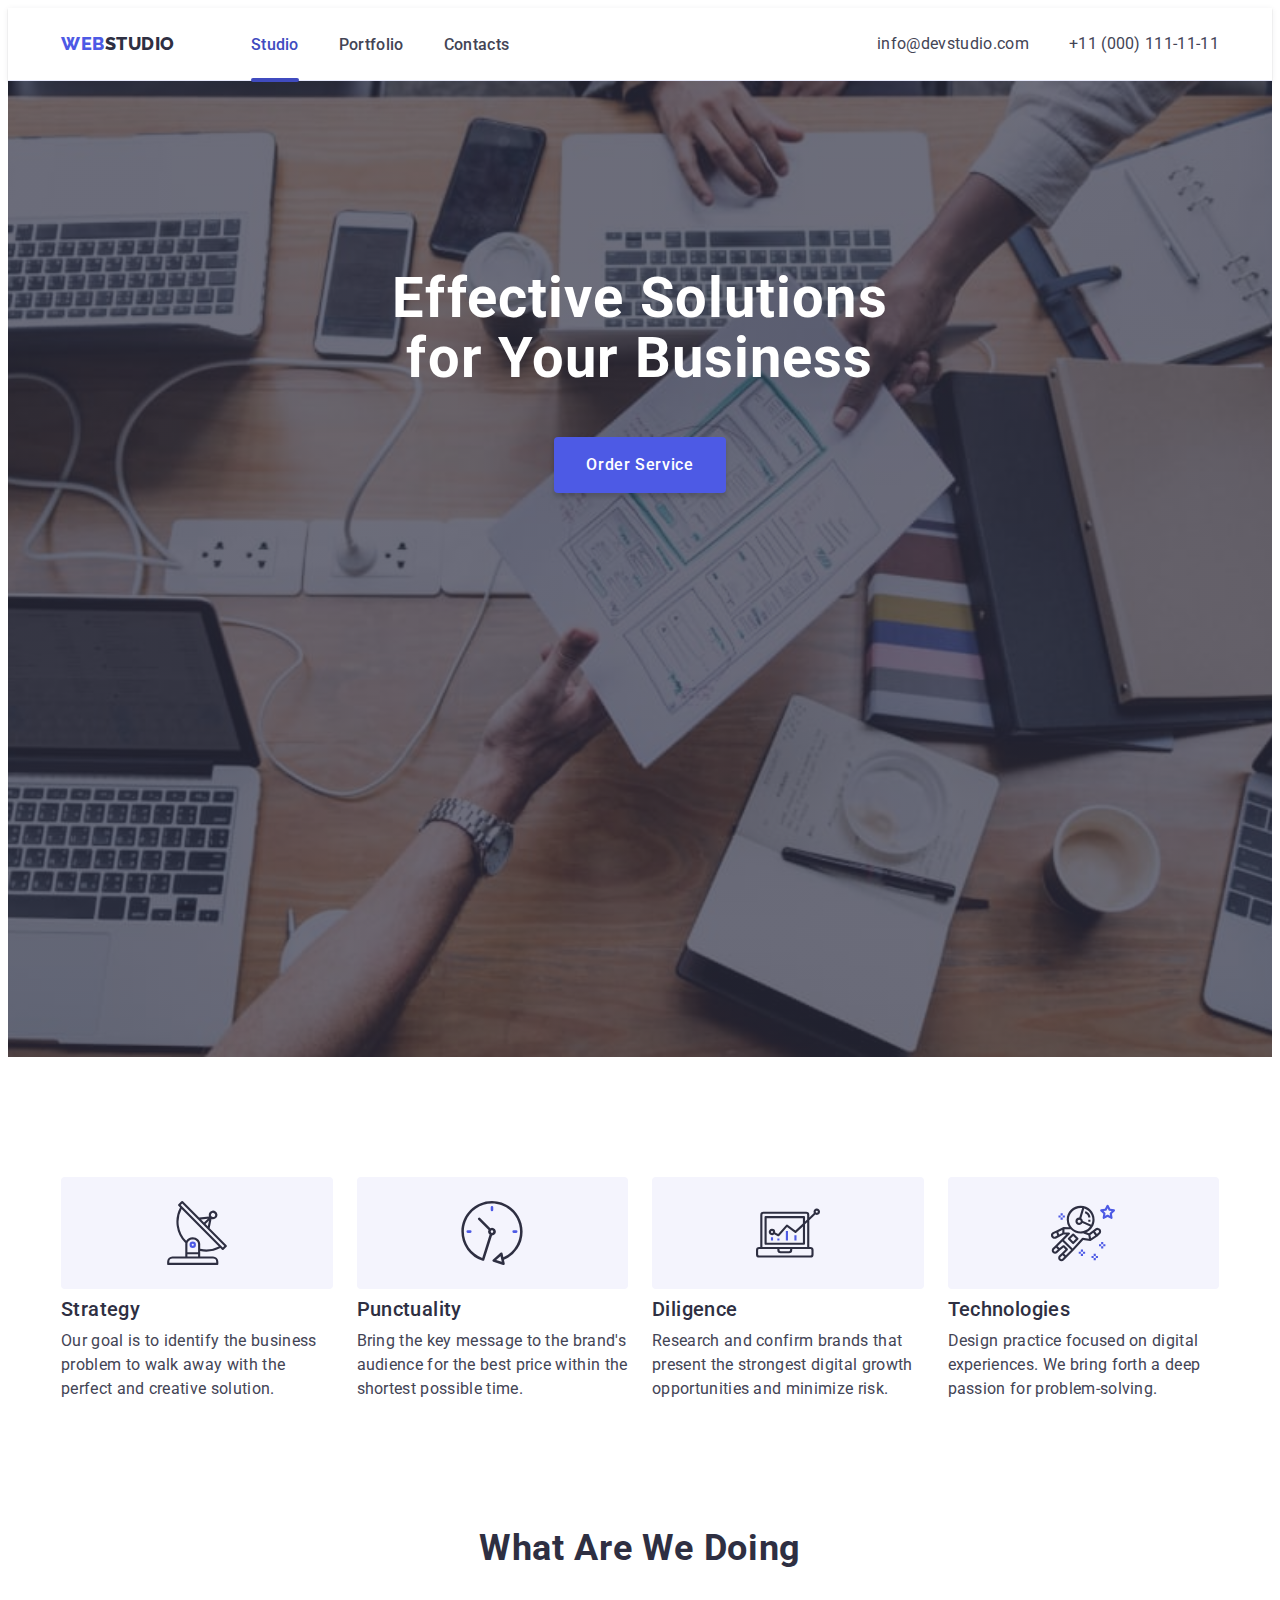
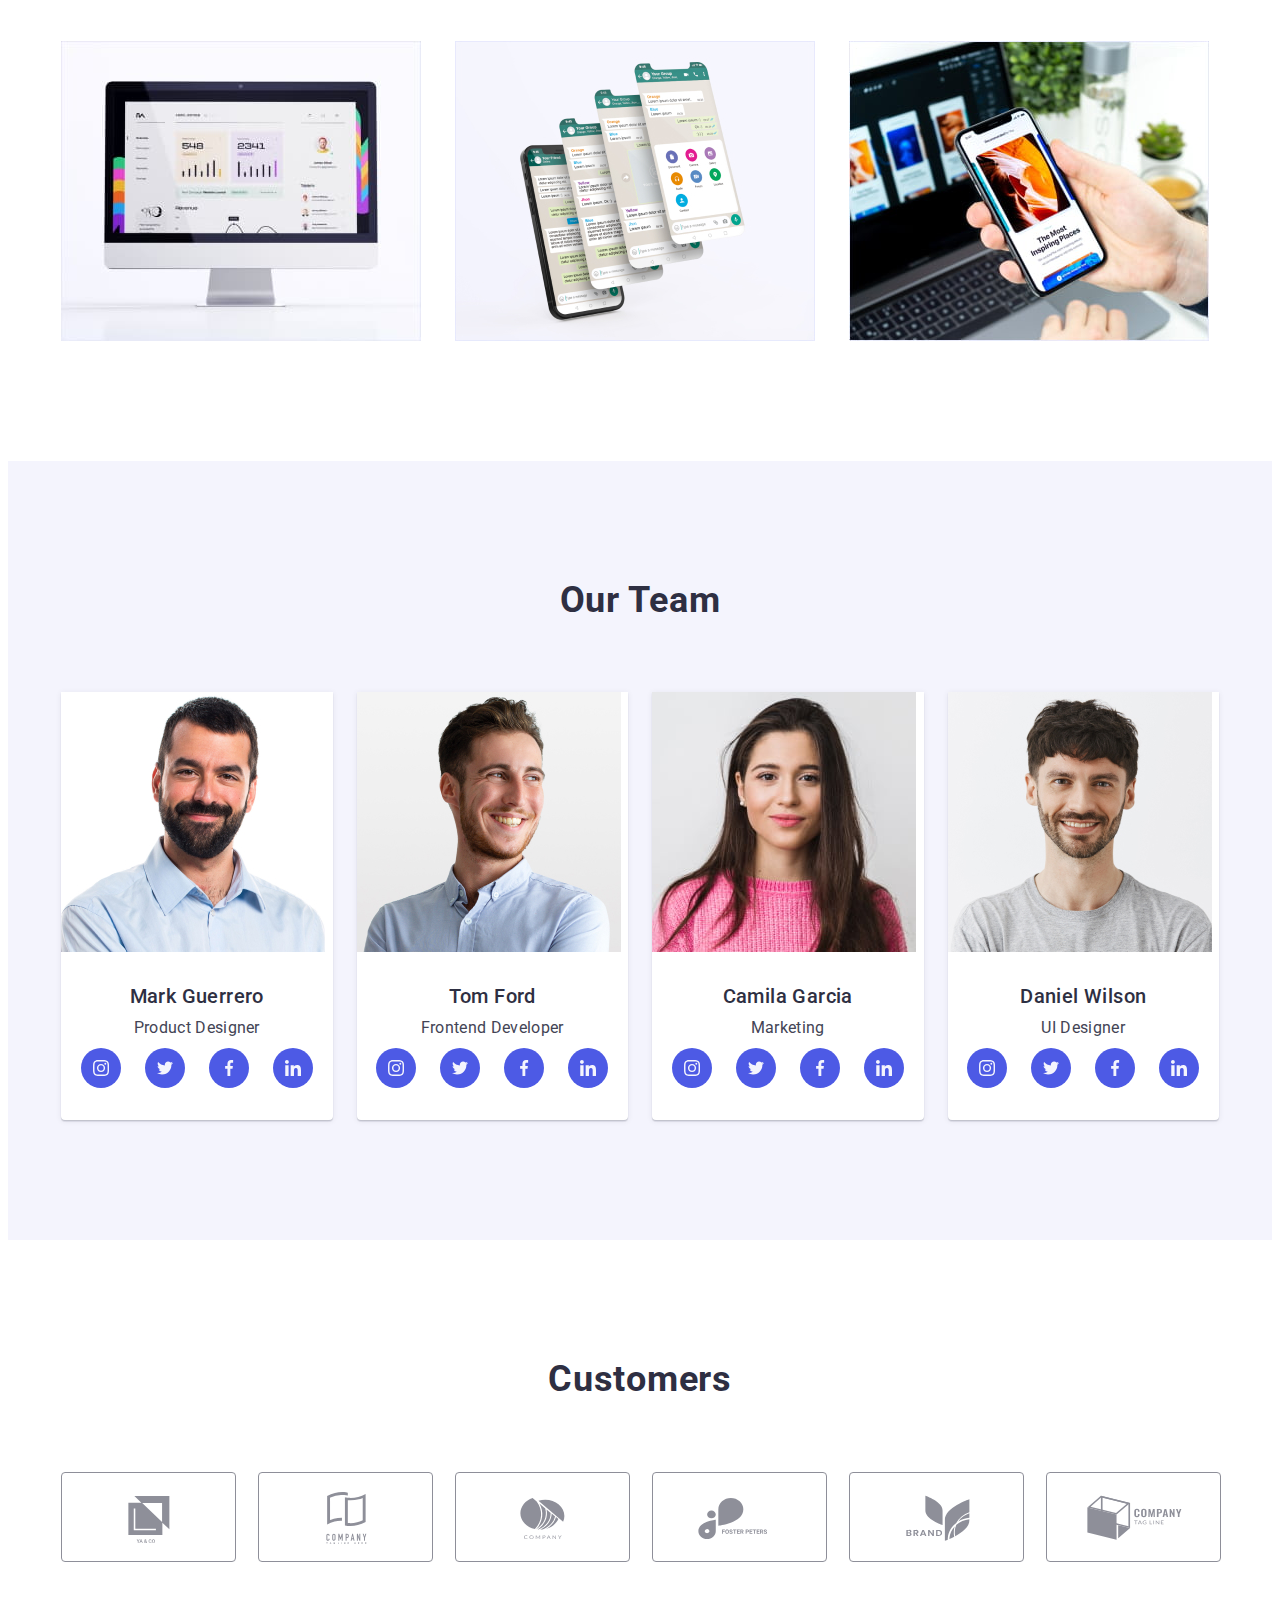
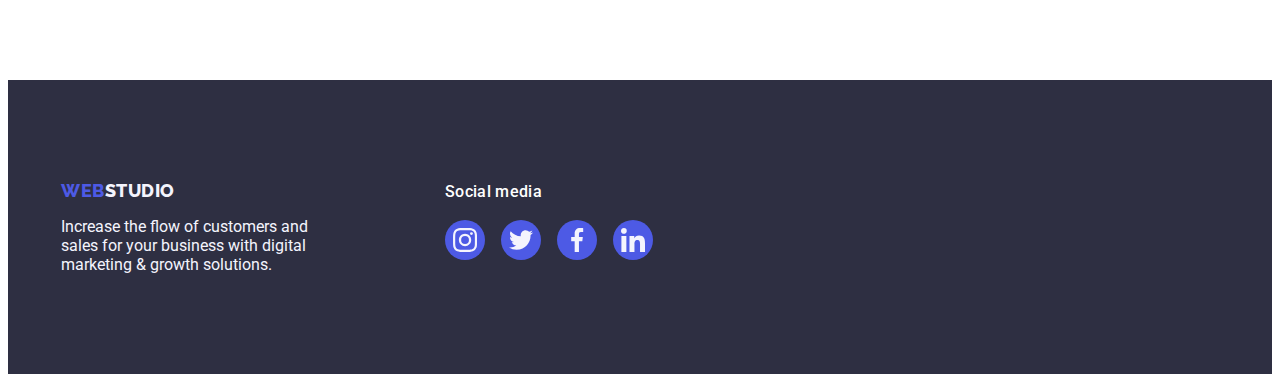
==== index.html @ 600922ac "begin 6 HW" ====
<!DOCTYPE html>
<html lang="en">
  <head>
    <meta charset="utf-8" />
    <title>Home work3</title>
    <link rel="preconnect" href="https://fonts.googleapis.com" />
    <link rel="preconnect" href="https://fonts.gstatic.com" crossorigin />
    <link
      href="https://fonts.googleapis.com/css2?family=Raleway:wght@800&family=Roboto:wght@400;500;700;900&display=swap"
      rel="stylesheet" />
    <link
      rel="stylesheet"
      href="https://cdnjs.cloudflare.com/ajax/libs/modern-normalize/1.1.0/modern-normalize.min.css"
      integrity="sha512-wpPYUAdjBVSE4KJnH1VR1HeZfpl1ub8YT/NKx4PuQ5NmX2tKuGu6U/JRp5y+Y8XG2tV+wKQpNHVUX03MfMFn9Q=="
      crossorigin="anonymous"
      referrerpolicy="no-referrer" />
    <link rel="stylesheet" href="./css/styles.css" />
  </head>

  <body>
    <header class="header-main">
      <div class="container">
        <nav class="nav-container">
          <a class="link logo" href="./index.html">Web<span class="logo-text-top">Studio</span> </a>
          <ul class="list menu-nav">
            <li class="logo-item"><a href="./index.html" class="link menu active-link">Studio</a></li>
            <li class="logo-item"><a href="./portfolio.html" class="link menu">Portfolio</a></li>
            <li class="logo-item"><a href="" class="link menu">Contacts</a></li>
          </ul>
        </nav>
        <address class="contacts">
          <ul class="list address-list">
            <li><a href="mailto:info@devstudio.com" class="link link-address">info@devstudio.com</a></li>
            <li><a href="tel:+110001111111" class="link link-address">+11 (000) 111-11-11</a></li>
          </ul>
        </address>
      </div>
    </header>
    <main>
      <!-- перша -->
      <section class="hero">
        <div class="container">
          <h1 class="solution">Effective Solutions for Your Business</h1>
          <button data-modal-open type="button" class="button">Order Service</button>
        </div>
        </section>
      <!-- друга -->
      <section class="features">
        <div class="container">
          <h2 class="visually-hidden">feature-list</h2>
          <ul class="features-list list">
            <li class="features-item">
              <div class="feature-conteiner">
              <svg class="feature-icons" width="64" height="64"><use href="./images/icons.svg#icon-antenna"></use>
              </svg> 
            </div> 
              <h3 class="header-list-item">Strategy</h3>
              <p class="feature-prg">
                Our goal is to identify the business problem to walk away with the perfect and creative solution.
              </p>
            </li>
            <li class="features-item">
              <div class="feature-conteiner">
                <svg class="feature-icons" width="64" height="64"><use href="./images/icons.svg#icon-clock"></use>
                </svg> 
              </div> 
              <h3 class="header-list-item">Punctuality</h3>
              <p class="feature-prg">
                Bring the key message to the brand's audience for the best price within the shortest possible time.
              </p>
            </li>
            <li class="features-item">
              <div class="feature-conteiner">
                <svg class="feature-icons" width="64" height="64"><use href="./images/icons.svg#icon-diagram"></use>
                </svg> 
              </div> 
              <h3 class="header-list-item">Diligence</h3>
              <p class="feature-prg">
                Research and confirm brands that present the strongest digital growth opportunities and minimize risk.
              </p>
            </li>
            <li class="features-item">
              <div class="feature-conteiner">
                <svg class="feature-icons" width="64" height="64"><use href="./images/icons.svg#icon-astronaut"></use>
                </svg> 
              </div> 
              <h3 class="header-list-item">Technologies</h3>
              <p class="feature-prg">
                Design practice focused on digital experiences. We bring forth a deep passion for problem-solving.
              </p>
            </li>
          </ul>
        </div>
      </section>
      <!-- третя -->
      <section class="projects">
        <div class="container">
          <h2 class="header-projects">What are we doing</h2>
          <ul class="projects-card list">
            <li class="projects-item">
              <a href="" class="link"> <img src="./images/pic1.jpg" alt="Projects-item" /></a>
            </li>
            <li class="projects-item">
              <a href="" class="link"> <img src="./images/pic2.jpg" alt="Projects-item" /></a>
            </li>
            <li class="projects-item">
              <a href="" class="link"> <img src="./images/pic3.jpg" alt="Projects-item" /></a>
            </li>
          </ul>
        </div>
      </section>
      <!-- четверта -->
      <section class="employees">
        <div class="container">
          <h2 class="header-projects">Our Team</h2>
           <ul class="employees-card list">
                <li class="employees-item">
              <img src="./images/pic4.jpg" alt="Product Disigner Mark Guerrero" />
              <div class="employees-text">
                <h3 class="header-list-item">Mark Guerrero</h3>
                <p class="feature-prg">Product Designer</p>
            <ul class="social-icons list">
                <li class="social-item">
                  <a href="" class="social-link">
                      <svg class="social" width="16" height="16"><use href="./images/icons.svg#icon-instagram"></use>
                      </svg></a> </li>
                <li class="social-item">
                  <a href="" class="social-link">
                      <svg class="social" width="16" height="16"><use href="./images/icons.svg#icon-twitter"></use>
                      </svg></a> </li>
                <li class="social-item">
                  <a href="" class="social-link">
                      <svg class="social" width="16" height="16"><use href="./images/icons.svg#icon-facebook"></use>
                      </svg></a></li>
                <li class="social-item">
                    <a href="" class="social-link">
                      <svg class="social" width="16" height="16"><use href="./images/icons.svg#icon-linkedin"></use>
                      </svg></a></li>
              </ul>
              </div>
            </li>
            <li class="employees-item">
              <img src="./images/pic5.jpg" alt="Frontend Developer Tom Ford" />
              <div class="employees-text">
                <h3 class="header-list-item">Tom Ford</h3>
                <p class="feature-prg">Frontend Developer</p>
 <ul class="social-icons list">
                <li class="social-item">
                  <a href="" class="social-link">
                      <svg class="social" width="16" height="16"><use href="./images/icons.svg#icon-instagram"></use>
                      </svg></a> </li>
                <li class="social-item">
                  <a href="" class="social-link">
                      <svg class="social" width="16" height="16"><use href="./images/icons.svg#icon-twitter"></use>
                      </svg></a> </li>
                <li class="social-item">
                  <a href="" class="social-link">
                      <svg class="social" width="16" height="16"><use href="./images/icons.svg#icon-facebook"></use>
                      </svg></a></li>
                <li class="social-item">
                    <a href="" class="social-link">
                      <svg class="social" width="16" height="16"><use href="./images/icons.svg#icon-linkedin"></use>
                      </svg></a></li>
              </ul>
              </div>
            </li>
            <li class="employees-item">
              <img src="./images/pic6.jpg" alt="Marketing Camila Garcia" />
              <div class="employees-text">
                <h3 class="header-list-item">Camila Garcia</h3>
                <p class="feature-prg">Marketing</p>
 <ul class="social-icons list">
                <li class="social-item">
                  <a href="" class="social-link">
                      <svg class="social" width="16" height="16"><use href="./images/icons.svg#icon-instagram"></use>
                      </svg></a> </li>
                <li class="social-item">
                  <a href="" class="social-link">
                      <svg class="social" width="16" height="16"><use href="./images/icons.svg#icon-twitter"></use>
                      </svg></a> </li>
                <li class="social-item">
                  <a href="" class="social-link">
                      <svg class="social" width="16" height="16"><use href="./images/icons.svg#icon-facebook"></use>
                      </svg></a></li>
                <li class="social-item">
                    <a href="" class="social-link">
                      <svg class="social" width="16" height="16"><use href="./images/icons.svg#icon-linkedin"></use>
                      </svg></a></li>
              </ul>
              </div>
            </li>
            <li class="employees-item">
              <img src="./images/pic7.jpg" alt="Ul Designer Daniel Wilson" />
              <div class="employees-text">
                <h3 class="header-list-item">Daniel Wilson</h3>
                <p class="feature-prg">UI Designer</p>
                 <ul class="social-icons list">
                <li class="social-item">
                  <a href="" class="social-link">
                      <svg class="social" width="16" height="16"><use href="./images/icons.svg#icon-instagram"></use>
                      </svg></a> </li>
                <li class="social-item">
                  <a href="" class="social-link">
                      <svg class="social" width="16" height="16"><use href="./images/icons.svg#icon-twitter"></use>
                      </svg></a> </li>
                <li class="social-item">
                  <a href="" class="social-link">
                      <svg class="social" width="16" height="16"><use href="./images/icons.svg#icon-facebook"></use>
                      </svg></a></li>
                <li class="social-item">
                    <a href="" class="social-link">
                      <svg class="social" width="16" height="16"><use href="./images/icons.svg#icon-linkedin"></use>
                      </svg></a></li>
              </ul>
              </div>
            </li>
          </ul>
        </div>
      </section>

      <!-- пята -->
      <section class="customers">
        <div class="container">
          <h2 class="header-projects">Customers</h2>
            <ul class="customers-card list">
              <li class="customers-item">
                <a href="" class="customers-link link">
                  <svg width="104" height="56" class="customers-list-icon">
                    <use href="./images/icons.svg#icon-first"></use>
                  </svg>
                </a>
              </li>
              <li class="customers-item">
              <a href="" class="customers-link link">
                <svg width="104" height="56" class="customers-list-icon">
                  <use href="./images/icons.svg#icon-second"></use>
                </svg>
              </a>
            </li>
            <li class="customers-item">
                <a href="" class="customers-link link">
                <svg width="104" height="56" class="customers-list-icon">
                  <use href="./images/icons.svg#icon-third"></use>
                </svg>
              </a>
            </li>
            <li class="customers-item">
                <a href="" class="customers-link link">
                <svg width="104" height="56" class="customers-list-icon">
                  <use href="./images/icons.svg#icon-fourth"></use>
                </svg>
              </a>
            </li>
            <li class="customers-item">
                <a href="" class="customers-link link">
                <svg width="104" height="56" class="customers-list-icon">
                  <use href="./images/icons.svg#icon-fifth"></use>
                </svg>
              </a>
            </li>
            <li class="customers-item">
                <a href="" class="customers-link link">
                <svg width="104" height="56" class="customers-list-icon">
                  <use href="./images/icons.svg#icon-sixth"></use>
                </svg>
              </a>
            </li>
            </ul>
          </div>
      </section>

    </main>

    <footer class="bottom">
      <div class="container bottom-container">
      <div class="bottom-logo-container">
          
        <a class="logo link" href="./index.html"> Web<span class="logo-text-bottom">Studio</span></a>
        <p class="text-bottom">
          Increase the flow of customers and sales for your business with digital marketing & growth solutions.
        </p>
     
      </div>
      <div class="social list">
        <p class="text-social">Social media</p> 
        <ul class="social-container list">
        <li class="social-item">
          <a href="" class="footer-link">
              <svg class="social" width="24" height="24"><use href="./images/icons.svg#icon-instagram"></use>
              </svg>
            </a> 
            </li>
        <li class="social-item">
          <a href="" class="footer-link">
              <svg class="social" width="24" height="24"><use href="./images/icons.svg#icon-twitter"></use>
              </svg>
            </a> 
          </li>
        <li class="social-item">
          <a href="" class="footer-link">
              <svg class="social" width="24" height="24">
                <use href="./images/icons.svg#icon-facebook"></use>
              </svg>
            </a>
            </li>
        <li class="social-item">
            <a href="" class="footer-link">
              <svg class="social" width="24" height="24">
                <use href="./images/icons.svg#icon-linkedin"></use>
              </svg>
            </a>
            </li>
            </ul> 
          </div> 
        </div>
       </footer>
       
       <div data-modal class="backdrop is-hidden">
    <div class="modal">
      <button data-modal-close class="modal-close-btn" type="button">
        <svg class="close" width="8" height="8"> 
          <use href="./images/icons.svg#icon-close-black"></use>
        </svg>
      </button>
      

    </div>
  </div>
   
    <script src="./js/modal.js"></script>
  </body>
</html>
---- css/styles.css ----
:root {
    --CORNFLOWER: #E7E9FC;
    --WHITE: #ffffff;
    --NAVY_BLUE: #2E2F42;
    --IRIS: #4D5AE5;
    --OCEAN: #404BBF;
    --CLOUD: #F4F4FD;
    --SLATE: #434455;
    --BORDER-CUSTOMER: #8E8F99;
    --GREY: #f4f4fd;
    --GREEN: #31d0aa;
    --MODAL_BACKROUND: #FCFCFC;
    --MODAL_OVERLAY: #2E2F42;
}
body {
    font-family: 'Roboto', sans-serif;
    background-color: var(--WHITE);
    color: var(--SLATE);
}
header {
    border-bottom: 1px solid var(--CORNFLOWER);
    box-shadow: 0px 2px 1px rgba(46, 47, 66, 0.08), 0px 1px 1px rgba(46, 47, 66, 0.16), 0px 1px 6px rgba(46, 47, 66, 0.08);
}
ul, ol, h1, h2, h3, p {
    padding: 0;
    margin: 0;
}
img {
    display: block;
    max-width: 100%;
    height: auto;
}
nav {
    display: flex;
}
.header-main > .container {
    display: flex;
    justify-content: space-between;
}
.container { 
    max-width: 1158px;
    padding: 0 15px; 
    margin: 0 auto; 
}
.hero > .container {
    text-align: center;
}
.nav-container {
    align-items: center;
}
.list {
    list-style-type: none;
}
.menu-nav {
    position: relative;
    display: flex;
    gap: 40px;
}
.menu {
    position: relative;    
    transition: color 250ms cubic-bezier(0.4, 0, 0.2, 1);
    font-weight: 500;
    font-size: 16px;
    line-height: 1.5;
    letter-spacing: 0.02em;
    color: var(--SLATE);
    bottom: -1px;
    padding: 24px 0;
    }

.active-link {
    color: #404bbf
}
.active-link::after {
    position: absolute;
    content: '';
    display: block;
    left: 0;
    bottom: -1px;
    width: 100%;
    height: 4px;
    background-color: var(--OCEAN);
    border-radius: 2px;
  }
 
 .link {
    text-decoration: none;
}
.address-list {
    display: flex;
    gap: 40px;
}
.contacts {
font-style: normal;
}
.link-address {
    display: block;
    transition: color 250ms cubic-bezier(0.4, 0, 0.2, 1);
    font-weight: 400;
    font-size: 16px;
    line-height: 1.5;
    letter-spacing: 0.02em;
    color: var(--SLATE);
    text-decoration: none;
    padding: 24px 0;
 
}
.logo {
    display: block;
    text-transform: uppercase;    
    color: var(--IRIS);
    font-family: 'Raleway', sans-serif;
    font-weight: 800;
    font-size: 18px;
    line-height: 1.17;
    letter-spacing: 0.03em;
}
header .logo {
    margin-right: 76px;
}
.logo-item {
    display: flex;
}

.link:hover,
.link:focus {
    color: var(--OCEAN);

    }
.logo-text-top {
    color: var(--NAVY_BLUE);
    }
.hero {
    max-width: 1440px;
    height: 600px;
    background-image: linear-gradient(
    rgba(46, 47, 66, 0.7), rgba(46, 47, 66, 0.7)
        ),
    url(../images/img-name.jpg);
    background-repeat: no-repeat;
    background-position: center;
    background-size: cover;
    margin-left: auto;
    margin-right: auto;
    padding: 188px 0px;
    }
.header-list-item {
    font-weight: 500;
    font-size: 20px;
    line-height: 1.2;
    letter-spacing: 0.02em;
    color: var(--NAVY_BLUE);
    margin-bottom: 8px;
}
.features {
    padding: 120px 0 120px;
}
.visually-hidden {
    position: absolute;
    width: 1px;
    height: 1px;
    margin: -1px;
    border: 0;
    padding: 0;
    white-space: nowrap;
    clip-path: inset(100%);
    clip: rect(0 0 0 0);
    overflow: hidden;
    margin-bottom: 8px;
}
.features-list {
    display: flex;
    flex-wrap: wrap;
    gap: 24px;
}
.features-item {
    font-weight: 500;
    flex-basis: calc((100% - 72px) / 4);    
    font-size: 16px;
    line-height: 1.5;
    letter-spacing: 0.02em;
}
.feature-prg {
    line-height: 1.5;
    font-weight: 400;
    font-size: 16px;
    letter-spacing: 0.02em;
    color: var(--SLATE);
    margin-bottom: 8px;
}
.feature-conteiner {
    display: flex;
    justify-content: center;
    align-items: center;
    height: 112px;
    margin-bottom: 8px;
    background-color: var(--CLOUD);
    border-radius: 4px;
}
.feature-icons {
    object-fit: cover;
}
.social-icons {
    display: flex;
    gap: 24px;
    justify-content: center;
}
.social-item {
    width: 40px;
    height: 40px;
}
.social-container {
    display: flex; 
    gap: 16px; 
}
.social {
   fill: var(--CLOUD);
}
.social-link,
.footer-link {
    display: flex;
    transition: background-color 250ms cubic-bezier(0.4, 0, 0.2, 1);
    background-color: var(--IRIS);
    justify-content: center;
    align-items: center;
    height: 100%;
    width: 100%;
    border-radius: 50%;
      
}
.social-link:hover,
.social-link:focus {
    background-color: var(--OCEAN);
 
}
.footer-link:hover,
.footer-link:focus {
    background-color: var(--GREEN);

}
.projects {
    padding-bottom: 120px; 
}
.projects-item {
    flex-basis: calc((100% - 48px) / 3);
}
.projects-card {
    display: flex;
    flex-wrap: wrap;
    gap: 24px;
}
.header-projects {
   font-size: 36px;
   line-height: 1.1;
   text-align: center;
   letter-spacing: 0.02em;
   text-transform: capitalize;
   color: var(--NAVY_BLUE);
   margin-bottom: 72px;
}
.solution {
    color: var(--WHITE);
    font-weight: 700;
    max-width: 496px;
    font-size: 56px;
    line-height: 1.07;
    letter-spacing: 0.02em;
    margin: 0 auto;
}
.button {
    display: block; 
    transition: background-color 250ms cubic-bezier(0.4, 0, 0.2, 1);
    font-family: inherit;
    font-size: 16px;
    font-weight: 500;
    line-height: 1.5;
    letter-spacing: 0.04em;
    padding: 16px 32px;
    background-color: var(--IRIS);
    box-shadow: 0px 4px 4px rgba(0, 0, 0, 0.15);
    border-radius: 4px;
    color: var(--WHITE);
    cursor: pointer;
    margin: 48px auto 0;
    min-width: 169px; 
    height: 56px;
    border: none; 

}
.button:hover,
.button:focus {
    background-color: var(--OCEAN);
        }
.employees {
    background-color: var(--CLOUD);
    padding: 120px 0;
}
.employees-card{
    display: flex;
    flex-wrap: wrap;
    gap: 24px;
}
.employees-item {
    flex-basis: calc((100% - 72px) / 4); 
    background-color: var(--WHITE);
    width: 264px;
    box-shadow: 0px 1px 6px rgba(46, 47, 66, 0.08), 0px 1px 1px rgba(46, 47, 66, 0.16), 0px 2px 1px rgba(46, 47, 66, 0.08);
    border-radius: 0px 0px 4px 4px;
 }
 .employees-text {
    padding: 32px 16px;
    text-align: center;
    padding: 32px 0;
 }

    .customers {
      padding-top: 120px;
      padding-bottom: 120px;  
    }
   
    .customer .header-projects {
       line-height: 1.1;  
    }

    .customers-link:hover,
    .customers-link:focus {
       border-color: var(--OCEAN);
       }

 .customers-card {
    display: flex;
    gap: 24px;
 }
 .customers-icon {
    fill: var(--GREY);
 }
 .customers-item {
    height: 88px;
    width: calc((100% - 120px) / 6);
 }
 .customers-link {
    display: flex;
    transition: border-color 250ms cubic-bezier(0.4, 0, 0.2, 1), color 250ms cubic-bezier(0.4, 0, 0.2, 1); 
    gap: 24px;
    border: 1px solid var(--BORDER-CUSTOMER);
    color: var(--BORDER-CUSTOMER);
    border-radius: 4px;
    width: 100%;
    height: 100%;
    justify-content: center;
    align-items: center;
 
 }
 .customers-list-icon {
    fill: currentColor;
}
 .container .bottom{
   display: flex; 
   align-items: baseline;
   margin-right: 120px;
 }

 .text-social {
    font-weight: 500;
    font-size: 16px;
    line-height: 1.5;
    letter-spacing: 0.02em;
    color: var(--WHITE);
    margin-bottom: 16px;
 }
 .logo-text-bottom{
    color: var(--CLOUD);
}
.text-bottom{
    color: var(--CLOUD);
    width: 264px;
}
.bottom {
    background-color: var(--NAVY_BLUE);
    padding: 100px 0;
}
.bottom-logo-container{
    margin-right: 120px;
}
.bottom-container {    
    display: flex;
    align-items: baseline;
}
.bottom .logo {
    display: inline-block;
    transition: color 250ms cubic-bezier(0.4, 0, 0.2, 1);
    margin-bottom: 16px;
   
    }
footer .social-icons {
    display: flex;
    gap: 16px;
}
 /**
   |============================
   | portfolio 
   |============================
 */
.btn {
    padding: 96px 0 120px;
   }

.list-btn{
    display: flex;
    justify-content: center;
    margin-bottom: 72px;
    gap: 24px;
}

.filter-btn {
    transition: color 250ms cubic-bezier(0.4, 0, 0.2, 1), background-color 250ms cubic-bezier(0.4, 0, 0.2, 1), border-color 250ms cubic-bezier(0.4, 0, 0.2, 1), box-shadow 250ms cubic-bezier(0.4, 0, 0.2, 1);
    font-weight: 500;
    font-size: 16px;
    font-family: inherit;
    line-height: 1.5;
    letter-spacing: 0.04em;
    color: var(--IRIS);
    background-color: var(--CLOUD); 
    cursor: pointer;
    border: 1px solid var(--CORNFLOWER);
    border-radius: 4px;
    padding: 12px 24px;
   
}
.filter-btn:focus,
.filter-btn:focus {
    color: var(--WHITE);
    background-color: var(--OCEAN);
    border: 1px solid transparent;
      } 
  
.active:active {
    color: var(--OCEAN);
    box-shadow: 0px 3px 1px rgba(0, 0, 0, 0.1), 0px 2px 1px rgba(0, 0, 0, 0.08), 0px 2px 2px rgba(0, 0, 0, 0.12);
}
.active:hover,
.active:focus {
    box-shadow: 0px 3px 1px rgba(0, 0, 0, 0.1), 0px 2px 1px rgba(0, 0, 0, 0.08), 0px 2px 2px rgba(0, 0, 0, 0.12);
    }
.portfolio-card {
    display: flex;
    flex-wrap: wrap;
    row-gap: 48px;   
    column-gap: 24px
}

.overlay {
    position: absolute;
    transform: translateY(100%);
    transition: transform 250ms cubic-bezier(0.4, 0, 0.2, 1);
    top:0;
    left: 0;
    width: 100%;
    height: 100%;  
    font-size: 16px;
    line-height: 1.5;
    letter-spacing: 0.02em;
    color: #F4F4FD;
    background-color: var(--IRIS);
    padding: 40px 32px;
 }

.card-overlay{
    position: relative;
    overflow: hidden;
}
.card-text {
    transition: transform 250ms cubic-bezier(0.4, 0, 0.2, 1);
    padding: 32px 16px;
    border: 1px solid var(--CORNFLOWER);
    border-top: none;
}    
.card-text:hover { 
    box-shadow: 0px 1px 6px rgba(46, 47, 66, 0.08), 0px 1px 1px rgba(46, 47, 66, 0.16), 0px 2px 1px rgba(46, 47, 66, 0.08);
}
.portfolio-item {
    flex-basis: calc((100% - 48px) / 3);
}
.portfolio-link {   
    display: block; 
    transition: box-shadow 250ms cubic-bezier(0.4, 0, 0.2, 1);
    position: relative;  
}
.portfolio-link:hover .overlay,
.portfolio-link:focus .overlay {
    transform: translateY(0%);
    }
.portfolio-link:hover,
.portfolio-link:focus {
   box-shadow: 0px 1px 6px rgba(46, 47, 66, 0.08), 0px 1px 1px rgba(46, 47, 66, 0.16), 0px 2px 1px rgba(46, 47, 66, 0.08);  
}

.portfolio-header {
    font-weight: 500;
    font-size: 20px;
    line-height: 1.2;
    letter-spacing: 0.02em;
    color: var(--NAVY_BLUE);
    margin-bottom: 8px;
}
.portfolio-prg {
    font-weight: 400;
    font-size: 16px;
    line-height: 1.5;
    letter-spacing: 0.02em;
    color: var(--SLATE);
}
.backdrop {
    position: fixed;
    top: 0;
    left: 0;
    width: 100%;
    height: 100%;
    background-color: rgba(46, 47, 66, 0.4);
    transition: opacity 250ms cubic-bezier(0.4, 0, 0.2, 1), visibility 250ms cubic-bezier(0.4, 0, 0.2, 1);
}
.is-hidden {
    pointer-events: none;  
    visibility: hidden; 
    opacity: 0;
}
.modal {
    position: absolute;
    transition: transform 250ms cubic-bezier(0.4, 0, 0.2, 1);
    transform: translate(-50%, -50%) scale(1); 
    top: 50%;
    left: 50%;
    width: 408px;
    min-height: 576px; 
    background: #fcfcfc;
    box-shadow: 0px 1px 1px rgba(0, 0, 0, 0.14), 0px 1px 3px rgba(0, 0, 0, 0.12), 0px 2px 1px rgba(0, 0, 0, 0.2);
    border-radius: 4px; 
}
 .backdrop.is-hidden .modal {
    transform: translate(-50%, -50%) scale(1.5);
 }
.modal:hover {
    fill: #ffffff
}

.modal-close-btn {
    position: absolute; 
    transition: background-color 250ms cubic-bezier(0.4, 0, 0.2, 1), border 250ms cubic-bezier(0.4, 0, 0.2, 1);
    background-color: #e7e9fc; 
    color: var(--NAVY_BLUE);
    top: 24px; 
    right: 24px;
    width: 24px; 
    height: 24px; 
    border-radius: 50%; 
    display: flex; 
    align-items: center; 
    justify-content: center; 
    border: 1px solid rgba(0, 0, 0, 0.1); 
    padding: 0; 
    cursor: pointer; 
}
.modal-close-btn:hover,
.modal-close-btn:focus {
    background-color: var(--OCEAN);
    color: var(--WHITE);
    border: none; 
}
.modal-close-icon {
  transition: fill 250ms cubic-bezier(0.4, 0, 0.2, 1); 

}
.close {
    transition: fill 250ms cubic-bezier(0.4, 0, 0.2, 1);
    fill: currentColor;
}
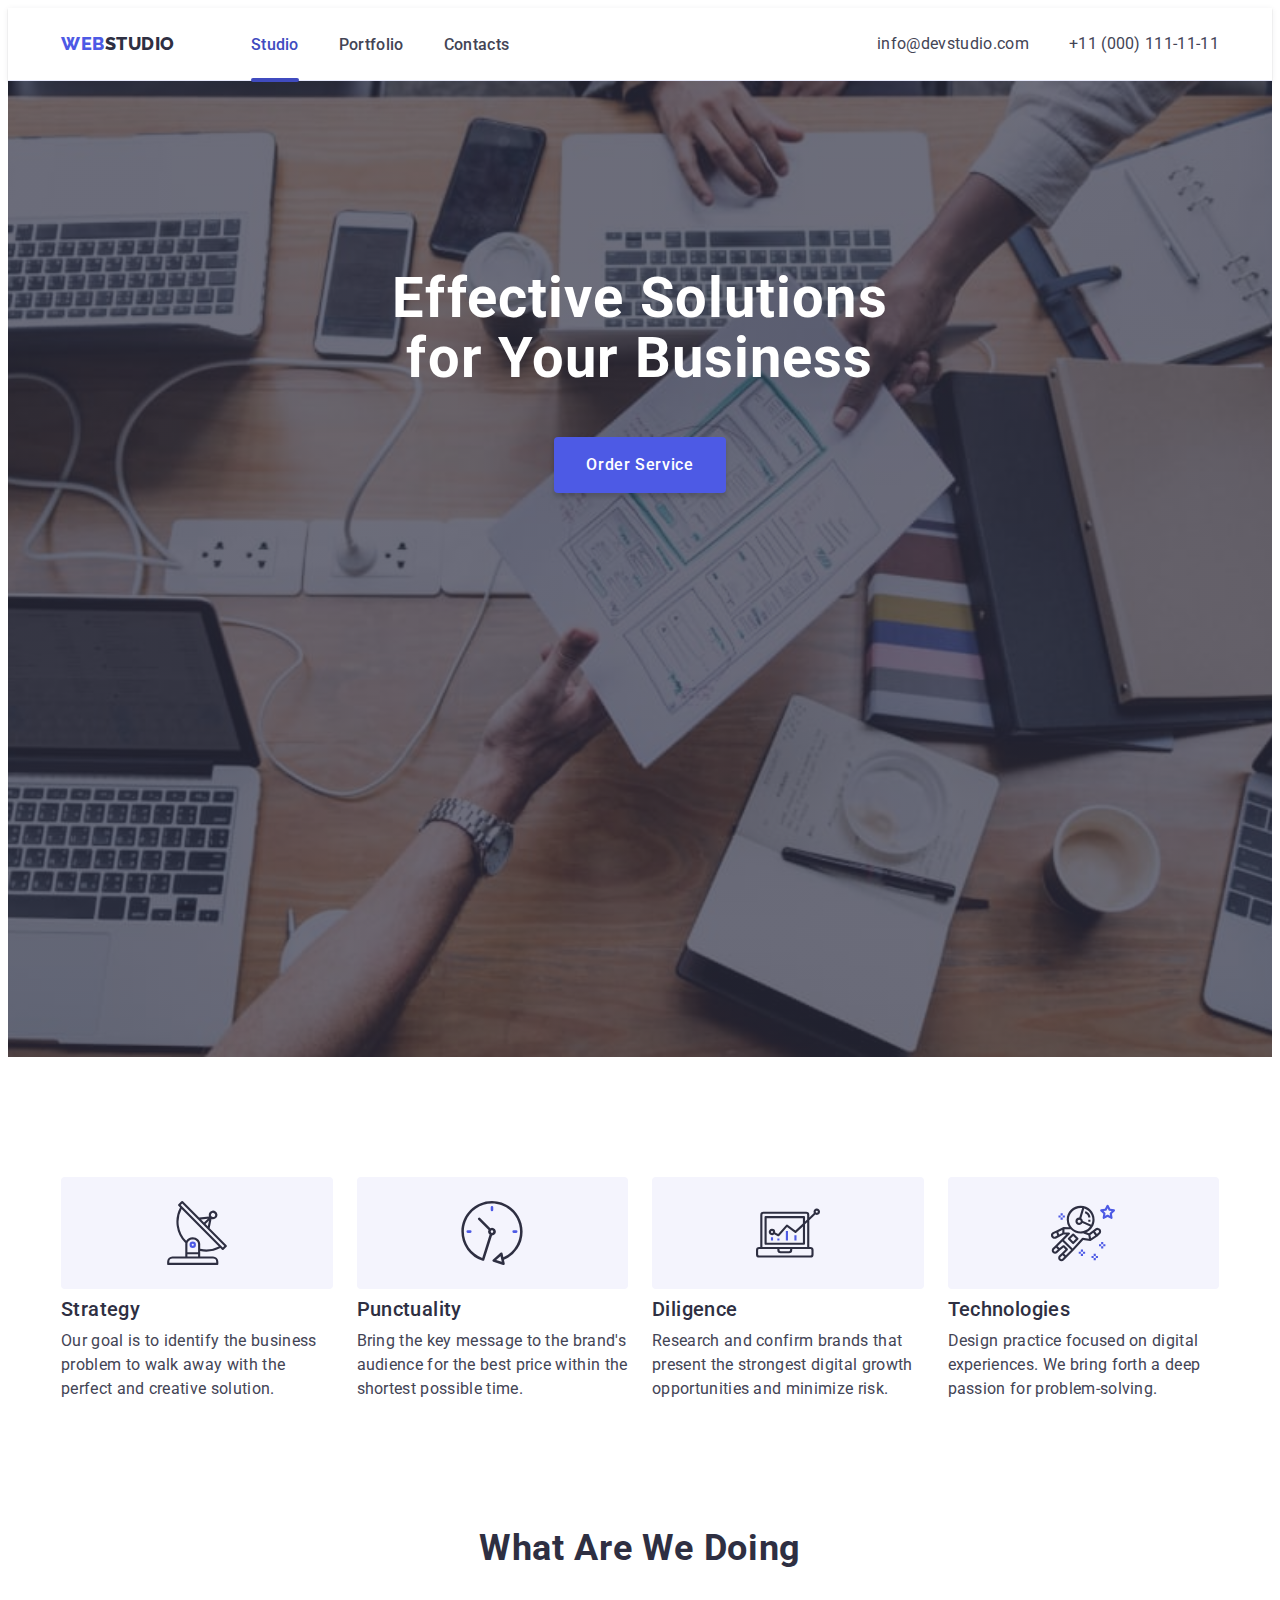
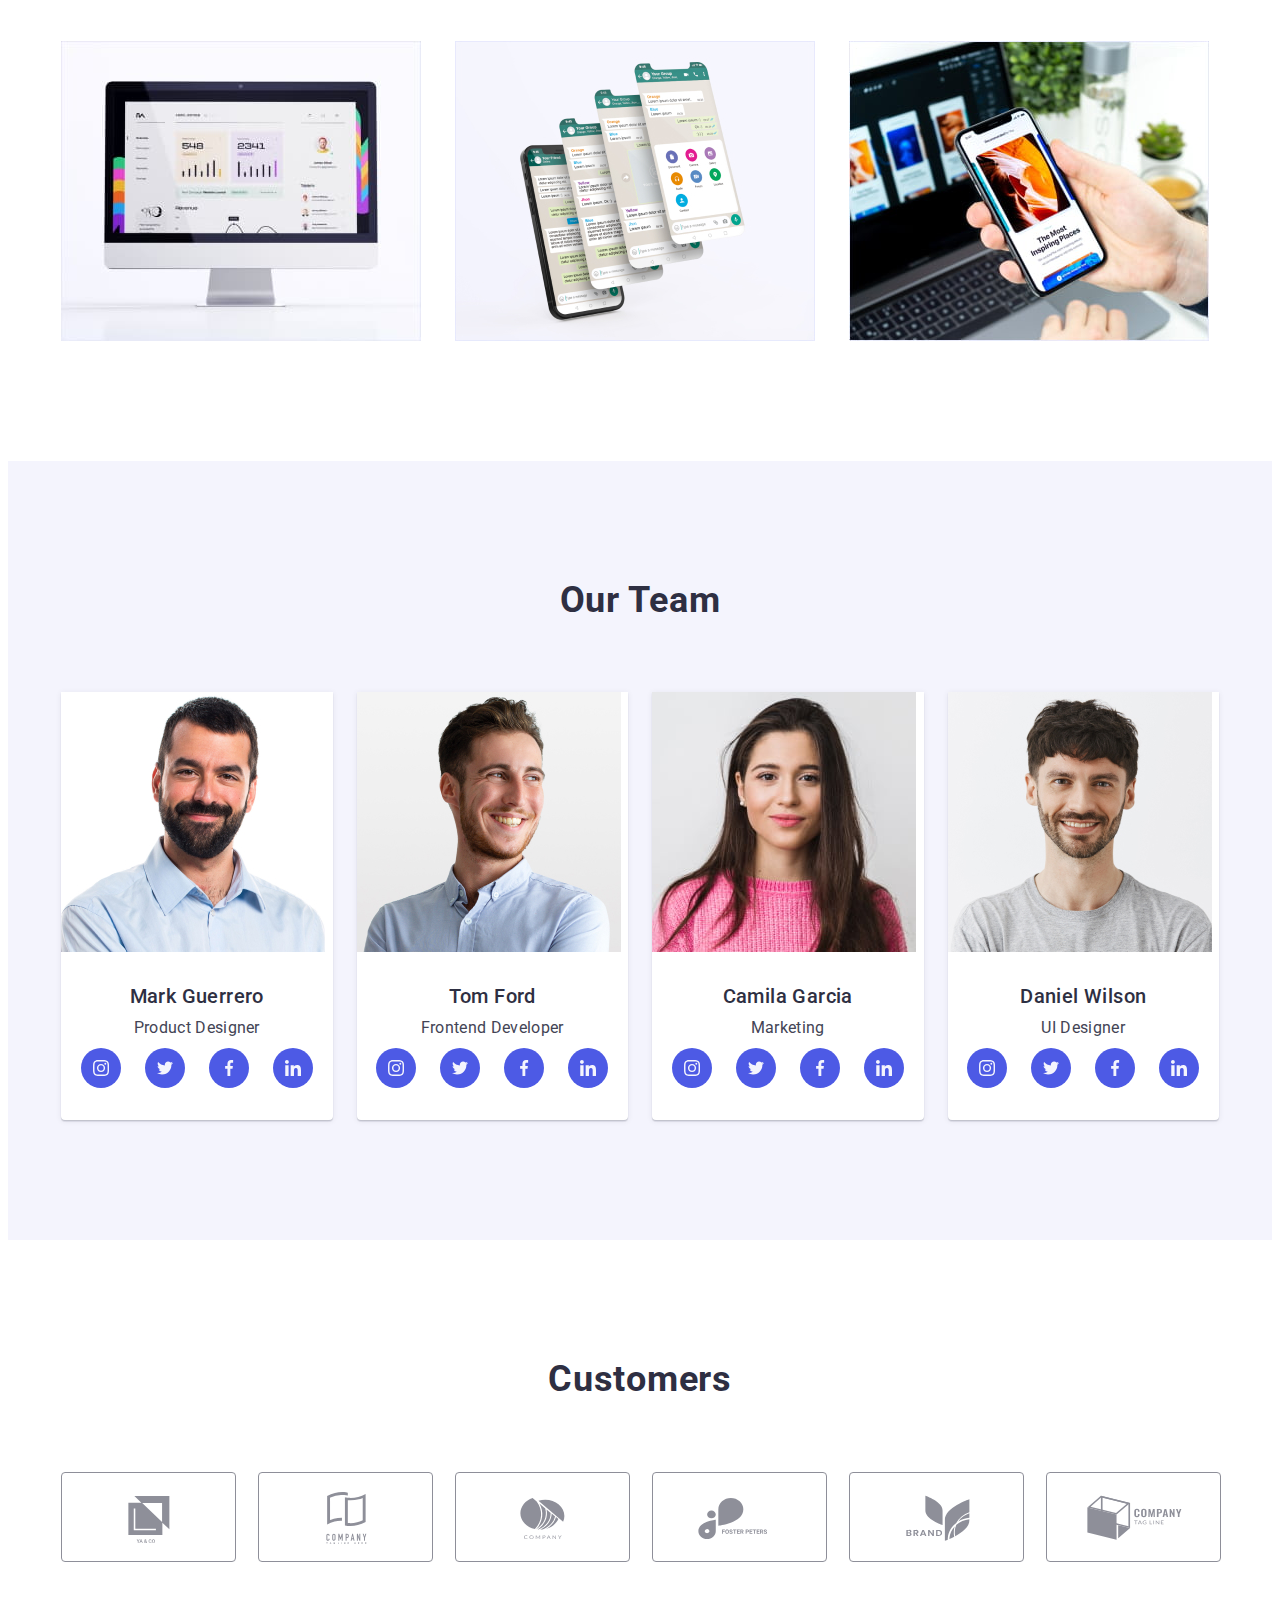
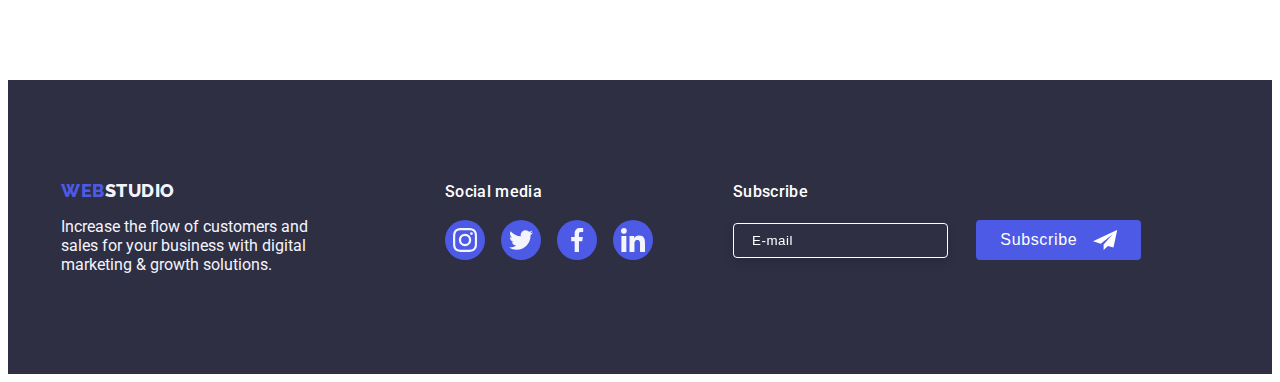
==== commit f5008d82: "geometry submite" ====
--- a/index.html
+++ b/index.html
@@ -21,7 +21,7 @@
     <header class="header-main">
       <div class="container">
         <nav class="nav-container">
-          <a class="link logo" href="./index.html">Web<span class="logo-text-top">Studio</span> </a>
+          <a class="link logo" href="./index.html">Web<span class="logo-text-top">Studio</span></a>
           <ul class="list menu-nav">
             <li class="logo-item"><a href="./index.html" class="link menu active-link">Studio</a></li>
             <li class="logo-item"><a href="./portfolio.html" class="link menu">Portfolio</a></li>
@@ -43,7 +43,7 @@
           <h1 class="solution">Effective Solutions for Your Business</h1>
           <button data-modal-open type="button" class="button">Order Service</button>
         </div>
-        </section>
+      </section>
       <!-- друга -->
       <section class="features">
         <div class="container">
@@ -51,9 +51,10 @@
           <ul class="features-list list">
             <li class="features-item">
               <div class="feature-conteiner">
-              <svg class="feature-icons" width="64" height="64"><use href="./images/icons.svg#icon-antenna"></use>
-              </svg> 
-            </div> 
+                <svg class="feature-icons" width="64" height="64">
+                  <use href="./images/icons.svg#icon-antenna"></use>
+                </svg> 
+              </div> 
               <h3 class="header-list-item">Strategy</h3>
               <p class="feature-prg">
                 Our goal is to identify the business problem to walk away with the perfect and creative solution.
@@ -61,7 +62,8 @@
             </li>
             <li class="features-item">
               <div class="feature-conteiner">
-                <svg class="feature-icons" width="64" height="64"><use href="./images/icons.svg#icon-clock"></use>
+                <svg class="feature-icons" width="64" height="64">
+                  <use href="./images/icons.svg#icon-clock"></use>
                 </svg> 
               </div> 
               <h3 class="header-list-item">Punctuality</h3>
@@ -71,7 +73,8 @@
             </li>
             <li class="features-item">
               <div class="feature-conteiner">
-                <svg class="feature-icons" width="64" height="64"><use href="./images/icons.svg#icon-diagram"></use>
+                <svg class="feature-icons" width="64" height="64">
+                  <use href="./images/icons.svg#icon-diagram"></use>
                 </svg> 
               </div> 
               <h3 class="header-list-item">Diligence</h3>
@@ -81,7 +84,8 @@
             </li>
             <li class="features-item">
               <div class="feature-conteiner">
-                <svg class="feature-icons" width="64" height="64"><use href="./images/icons.svg#icon-astronaut"></use>
+                <svg class="feature-icons" width="64" height="64">
+                  <use href="./images/icons.svg#icon-astronaut"></use>
                 </svg> 
               </div> 
               <h3 class="header-list-item">Technologies</h3>
@@ -114,88 +118,123 @@
         <div class="container">
           <h2 class="header-projects">Our Team</h2>
            <ul class="employees-card list">
-                <li class="employees-item">
-              <img src="./images/pic4.jpg" alt="Product Disigner Mark Guerrero" />
-              <div class="employees-text">
-                <h3 class="header-list-item">Mark Guerrero</h3>
-                <p class="feature-prg">Product Designer</p>
-            <ul class="social-icons list">
+             <li class="employees-item">
+               <img src="./images/pic4.jpg" alt="Product Disigner Mark Guerrero" />
+               <div class="employees-text">
+                 <h3 class="header-list-item">Mark Guerrero</h3>
+                 <p class="feature-prg">Product Designer</p>
+                  <ul class="social-icons list">
+                    <li class="social-item">
+                      <a href="" class="social-link">
+                       <svg class="social" width="16" height="16">
+                         <use href="./images/icons.svg#icon-instagram"></use>
+                       </svg>
+                      </a>
+                    </li>
+                    <li class="social-item">
+                      <a href="" class="social-link">
+                        <svg class="social" width="16" height="16">
+                          <use href="./images/icons.svg#icon-twitter"></use>
+                        </svg>
+                      </a>
+                    </li>
+                    <li class="social-item">
+                      <a href="" class="social-link">
+                        <svg class="social" width="16" height="16">
+                          <use href="./images/icons.svg#icon-facebook"></use>
+                        </svg>
+                      </a>
+                    </li>
+                    <li class="social-item">
+                      <a href="" class="social-link">
+                        <svg class="social" width="16" height="16">
+                          <use href="./images/icons.svg#icon-linkedin"></use>
+                        </svg>
+                      </a>
+                    </li>
+                  </ul>
+                </div>
+              </li>
+              <li class="employees-item">
+                <img src="./images/pic5.jpg" alt="Frontend Developer Tom Ford" />
+                <div class="employees-text">
+                  <h3 class="header-list-item">Tom Ford</h3>
+                  <p class="feature-prg">Frontend Developer</p>
+           <ul class="social-icons list">
+              <li class="social-item">
+                 <a href="" class="social-link">
+                    <svg class="social" width="16" height="16">
+                      <use href="./images/icons.svg#icon-instagram"></use>
+                    </svg>
+                  </a>
+                </li>
                 <li class="social-item">
                   <a href="" class="social-link">
-                      <svg class="social" width="16" height="16"><use href="./images/icons.svg#icon-instagram"></use>
-                      </svg></a> </li>
-                <li class="social-item">
-                  <a href="" class="social-link">
-                      <svg class="social" width="16" height="16"><use href="./images/icons.svg#icon-twitter"></use>
-                      </svg></a> </li>
-                <li class="social-item">
-                  <a href="" class="social-link">
+                    <svg class="social" width="16" height="16">
+                      <use href="./images/icons.svg#icon-twitter"></use>
+                    </svg>
+                  </a>
+                </li>
+                <li class="social-item">
+                   <a href="" class="social-link">
                       <svg class="social" width="16" height="16"><use href="./images/icons.svg#icon-facebook"></use>
-                      </svg></a></li>
+                      </svg>
+                    </a>
+                </li>
                 <li class="social-item">
                     <a href="" class="social-link">
-                      <svg class="social" width="16" height="16"><use href="./images/icons.svg#icon-linkedin"></use>
-                      </svg></a></li>
-              </ul>
-              </div>
-            </li>
-            <li class="employees-item">
-              <img src="./images/pic5.jpg" alt="Frontend Developer Tom Ford" />
-              <div class="employees-text">
-                <h3 class="header-list-item">Tom Ford</h3>
-                <p class="feature-prg">Frontend Developer</p>
- <ul class="social-icons list">
-                <li class="social-item">
-                  <a href="" class="social-link">
-                      <svg class="social" width="16" height="16"><use href="./images/icons.svg#icon-instagram"></use>
-                      </svg></a> </li>
-                <li class="social-item">
-                  <a href="" class="social-link">
-                      <svg class="social" width="16" height="16"><use href="./images/icons.svg#icon-twitter"></use>
-                      </svg></a> </li>
-                <li class="social-item">
-                  <a href="" class="social-link">
-                      <svg class="social" width="16" height="16"><use href="./images/icons.svg#icon-facebook"></use>
-                      </svg></a></li>
-                <li class="social-item">
-                    <a href="" class="social-link">
-                      <svg class="social" width="16" height="16"><use href="./images/icons.svg#icon-linkedin"></use>
-                      </svg></a></li>
-              </ul>
-              </div>
-            </li>
-            <li class="employees-item">
-              <img src="./images/pic6.jpg" alt="Marketing Camila Garcia" />
+                        <svg class="social" width="16" height="16">
+                          <use href="./images/icons.svg#icon-linkedin"></use>
+                        </svg>
+                    </a>
+                </li>
+             </ul>
+           </div>
+         </li>
+         <li class="employees-item">
+            <img src="./images/pic6.jpg" alt="Marketing Camila Garcia" />
               <div class="employees-text">
                 <h3 class="header-list-item">Camila Garcia</h3>
                 <p class="feature-prg">Marketing</p>
- <ul class="social-icons list">
-                <li class="social-item">
-                  <a href="" class="social-link">
-                      <svg class="social" width="16" height="16"><use href="./images/icons.svg#icon-instagram"></use>
-                      </svg></a> </li>
-                <li class="social-item">
-                  <a href="" class="social-link">
-                      <svg class="social" width="16" height="16"><use href="./images/icons.svg#icon-twitter"></use>
-                      </svg></a> </li>
-                <li class="social-item">
-                  <a href="" class="social-link">
-                      <svg class="social" width="16" height="16"><use href="./images/icons.svg#icon-facebook"></use>
-                      </svg></a></li>
-                <li class="social-item">
-                    <a href="" class="social-link">
-                      <svg class="social" width="16" height="16"><use href="./images/icons.svg#icon-linkedin"></use>
-                      </svg></a></li>
-              </ul>
-              </div>
-            </li>
-            <li class="employees-item">
-              <img src="./images/pic7.jpg" alt="Ul Designer Daniel Wilson" />
-              <div class="employees-text">
-                <h3 class="header-list-item">Daniel Wilson</h3>
-                <p class="feature-prg">UI Designer</p>
-                 <ul class="social-icons list">
-                <li class="social-item">
+        <ul class="social-icons list">
+          <li class="social-item">
+             <a href="" class="social-link">
+               <svg class="social" width="16" height="16">
+                <use href="./images/icons.svg#icon-instagram"></use>
+               </svg>
+              </a>
+          </li>
+          <li class="social-item">
+             <a href="" class="social-link">
+               <svg class="social" width="16" height="16">
+                 <use href="./images/icons.svg#icon-twitter"></use>
+               </svg>
+             </a>
+            </li>
+          <li class="social-item">
+             <a href="" class="social-link">
+                <svg class="social" width="16" height="16">
+                  <use href="./images/icons.svg#icon-facebook"></use>
+                </svg>
+             </a>
+          </li>
+          <li class="social-item">
+             <a href="" class="social-link">
+                <svg class="social" width="16" height="16">
+                  <use href="./images/icons.svg#icon-linkedin"></use>
+                </svg>
+             </a>
+          </li>
+        </ul>
+      </div>
+     </li>
+     <li class="employees-item">
+       <img src="./images/pic7.jpg" alt="Ul Designer Daniel Wilson" />
+         <div class="employees-text">
+         <h3 class="header-list-item">Daniel Wilson</h3>
+         <p class="feature-prg">UI Designer</p>
+    <ul class="social-icons list">
+        <li class="social-item">
                   <a href="" class="social-link">
                       <svg class="social" width="16" height="16"><use href="./images/icons.svg#icon-instagram"></use>
                       </svg></a> </li>
@@ -268,64 +307,75 @@
             </ul>
           </div>
       </section>
-
     </main>
 
     <footer class="bottom">
       <div class="container bottom-container">
-      <div class="bottom-logo-container">
-          
-        <a class="logo link" href="./index.html"> Web<span class="logo-text-bottom">Studio</span></a>
-        <p class="text-bottom">
+        <div class="bottom-logo-container">
+          <a class="logo link" href="./index.html"> Web<span class="logo-text-bottom">Studio</span></a>
+          <p class="text-bottom">
           Increase the flow of customers and sales for your business with digital marketing & growth solutions.
-        </p>
-     
-      </div>
-      <div class="social list">
-        <p class="text-social">Social media</p> 
-        <ul class="social-container list">
-        <li class="social-item">
-          <a href="" class="footer-link">
-              <svg class="social" width="24" height="24"><use href="./images/icons.svg#icon-instagram"></use>
+          </p>
+        </div>
+        <div class="social list">
+          <p class="text-social">Social media</p> 
+          <ul class="social-container list">
+          <li class="social-item">
+           <a href="" class="footer-link">
+            <svg class="social" width="24" height="24">
+              <use href="./images/icons.svg#icon-instagram"></use>
+            </svg>
+           </a> 
+          </li>
+          <li class="social-item">
+           <a href="" class="footer-link">
+              <svg class="social" width="24" height="24">
+              <use href="./images/icons.svg#icon-twitter"></use>
               </svg>
             </a> 
-            </li>
-        <li class="social-item">
-          <a href="" class="footer-link">
-              <svg class="social" width="24" height="24"><use href="./images/icons.svg#icon-twitter"></use>
-              </svg>
-            </a> 
-          </li>
-        <li class="social-item">
-          <a href="" class="footer-link">
+          </li>
+          <li class="social-item">
+           <a href="" class="footer-link">
               <svg class="social" width="24" height="24">
                 <use href="./images/icons.svg#icon-facebook"></use>
               </svg>
             </a>
-            </li>
-        <li class="social-item">
+          </li>
+          <li class="social-item">
             <a href="" class="footer-link">
               <svg class="social" width="24" height="24">
                 <use href="./images/icons.svg#icon-linkedin"></use>
               </svg>
             </a>
-            </li>
-            </ul> 
-          </div> 
-        </div>
-       </footer>
+          </li>
+          </ul> 
+         </div> 
+         <!-- form -->
+         <div class="form-page">
+          <p class="form-prg">Subscribe</p>
+         <form class="footer-form">
+            <label class="form-label">
+                <input class="form-input" type="email" placeholder="E-mail"/>
+            </label>
+            <button class="button-tlgr" type="submit">Subscribe
+                <svg class="form-icon" width="24" height="24">
+                  <use href="./images/icons.svg#icon-tlgr-page"></use> 
+                </svg> 
+              </button>
+            </div>
+         </form>
+        </div>
+     </footer>
        
-       <div data-modal class="backdrop is-hidden">
-    <div class="modal">
-      <button data-modal-close class="modal-close-btn" type="button">
-        <svg class="close" width="8" height="8"> 
-          <use href="./images/icons.svg#icon-close-black"></use>
-        </svg>
-      </button>
-      
-
+    <div data-modal class="backdrop is-hidden">
+     <div class="modal">
+       <button data-modal-close class="modal-close-btn" type="button">
+         <svg class="close" width="8" height="8"> 
+           <use href="./images/icons.svg#icon-close-black"></use>
+         </svg>
+       </button>
+     </div>
     </div>
-  </div>
    
     <script src="./js/modal.js"></script>
   </body>
--- a/css/styles.css
+++ b/css/styles.css
@@ -82,7 +82,6 @@
     background-color: var(--OCEAN);
     border-radius: 2px;
   }
- 
  .link {
     text-decoration: none;
 }
@@ -103,8 +102,7 @@
     color: var(--SLATE);
     text-decoration: none;
     padding: 24px 0;
- 
-}
+ }
 .logo {
     display: block;
     text-transform: uppercase;    
@@ -121,12 +119,10 @@
 .logo-item {
     display: flex;
 }
-
 .link:hover,
 .link:focus {
     color: var(--OCEAN);
-
-    }
+}
 .logo-text-top {
     color: var(--NAVY_BLUE);
     }
@@ -396,6 +392,82 @@
     display: flex;
     gap: 16px;
 }
+.footer-form {
+    
+}
+.form-label {
+    display: inline-flex;
+    border: 1px solid #FFFFFF;
+    padding: 8px 16px;
+filter: drop-shadow(0px 4px 4px rgba(0, 0, 0, 0.15));
+border-radius: 4px;
+color: var(--WHITE);
+background-color: var(--NAVY_BLUE);
+margin-left: 80px;
+}
+.form-input {
+    flex-direction: row;
+    background-color: var(--NAVY_BLUE);
+    border: transparent;
+    width: 100%;
+    height: 100%;
+   }
+      placeholder {
+    font-weight: 400;
+    font-size: 12px;
+    line-height: 2.0;
+    align-items: center;
+    letter-spacing: 0.04em;
+    color: #FFFFFF;
+   }
+.form-input::placeholder {
+    align-items: center;
+    letter-spacing: 0.04em;
+     color: #FFFFFF;
+}
+.form-input:hover,
+.form-input:focus {
+    outline: none;
+    border-color: #404BBF;
+    fill: var(--IRIS);
+}
+ .button-tlgr {
+    display: inline-flex; 
+    /* flex-direction: row*/
+    justify-content: center;
+padding: 8px 24px;
+gap: 16px;
+background: #4D5AE5;
+border-radius: 4px;
+color: #FFFFFF;
+margin-left: 24px;
+font-weight: 500;
+font-size: 16px;
+line-height: 1.5;
+align-items: center;
+text-align: center;
+letter-spacing: 0.04em;
+border: none;
+ }
+ .form-page {
+    font-weight: 500;
+font-size: 16px;
+line-height: 1.5;
+letter-spacing: 0.02em;
+color: #FFFFFF;
+ }
+ .form-prg {
+    font-weight: 500;
+font-size: 16px;
+line-height: 1.5;
+letter-spacing: 0.02em;
+color: #FFFFFF;
+margin-bottom: 16px;
+margin-left: 80px;
+ }
+ .form-icon {
+    fill: var(--WHITE);
+ }
  /**
    |============================
    | portfolio 
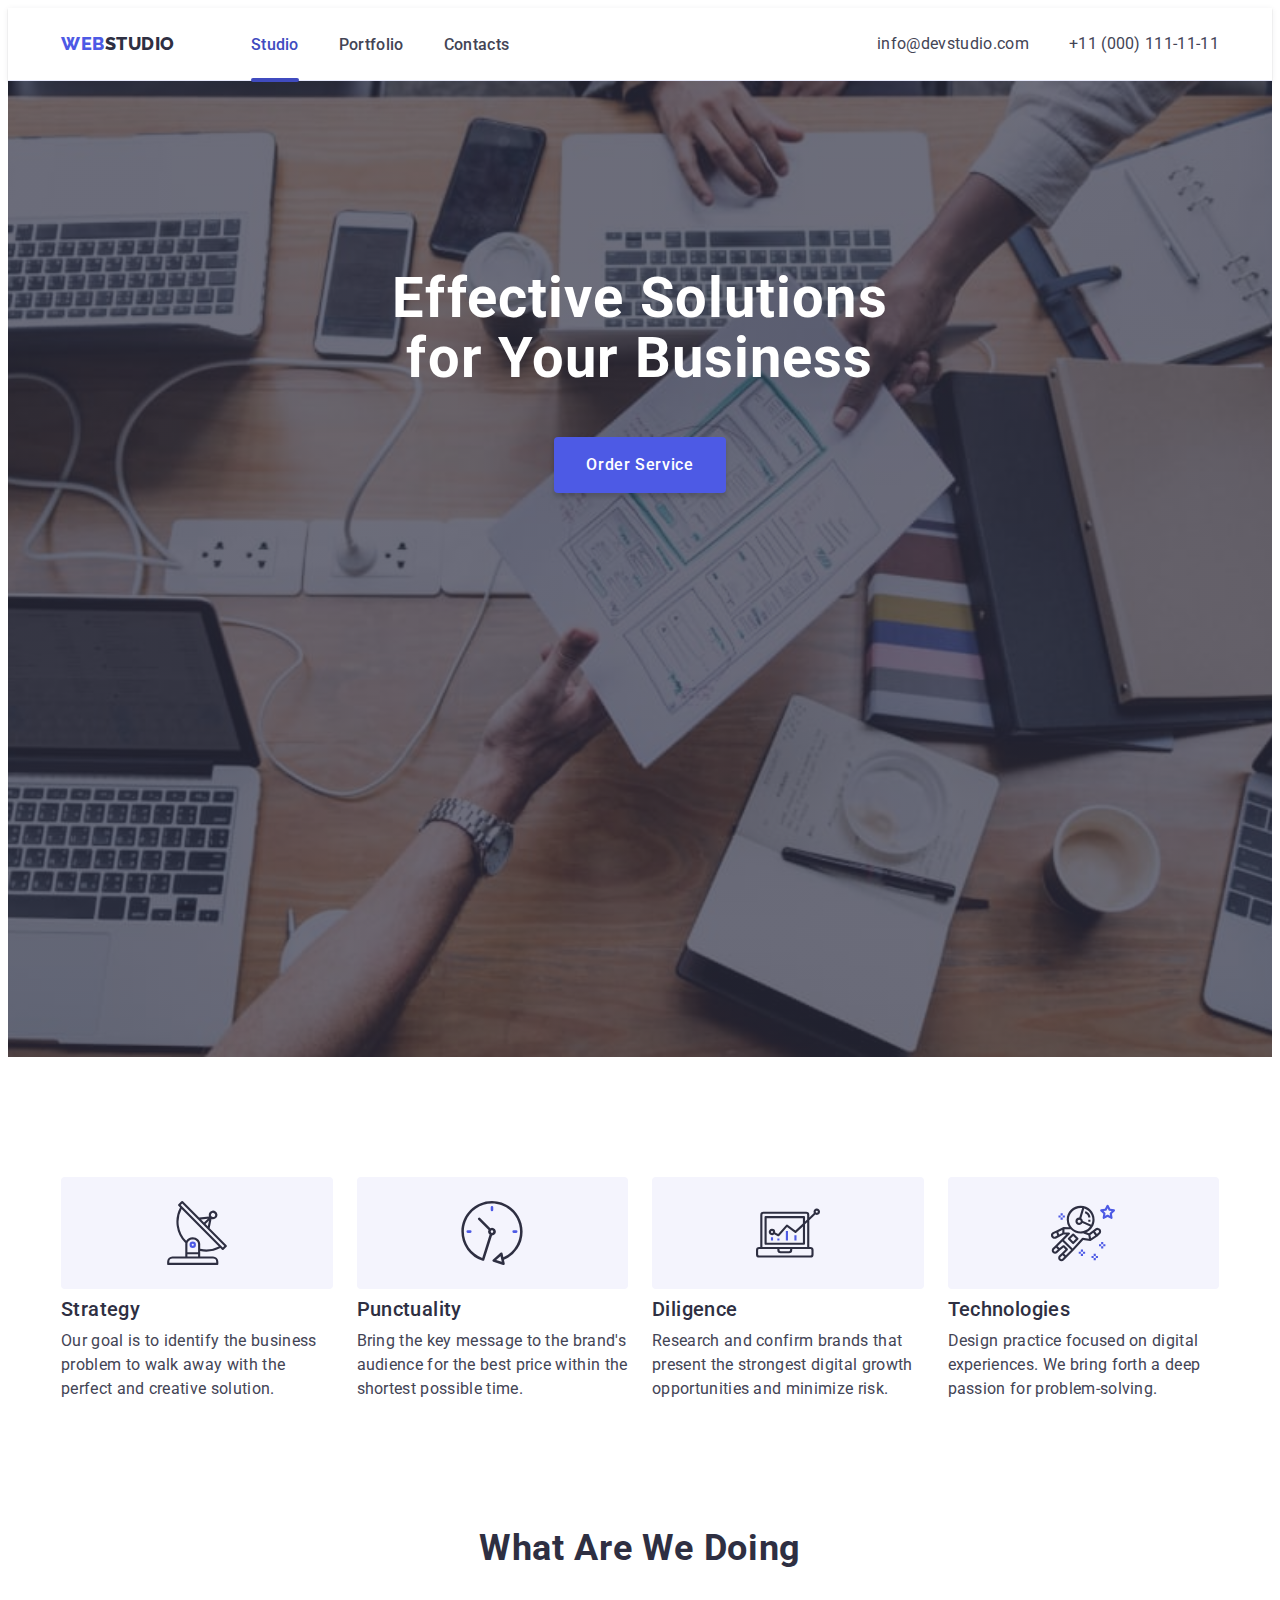
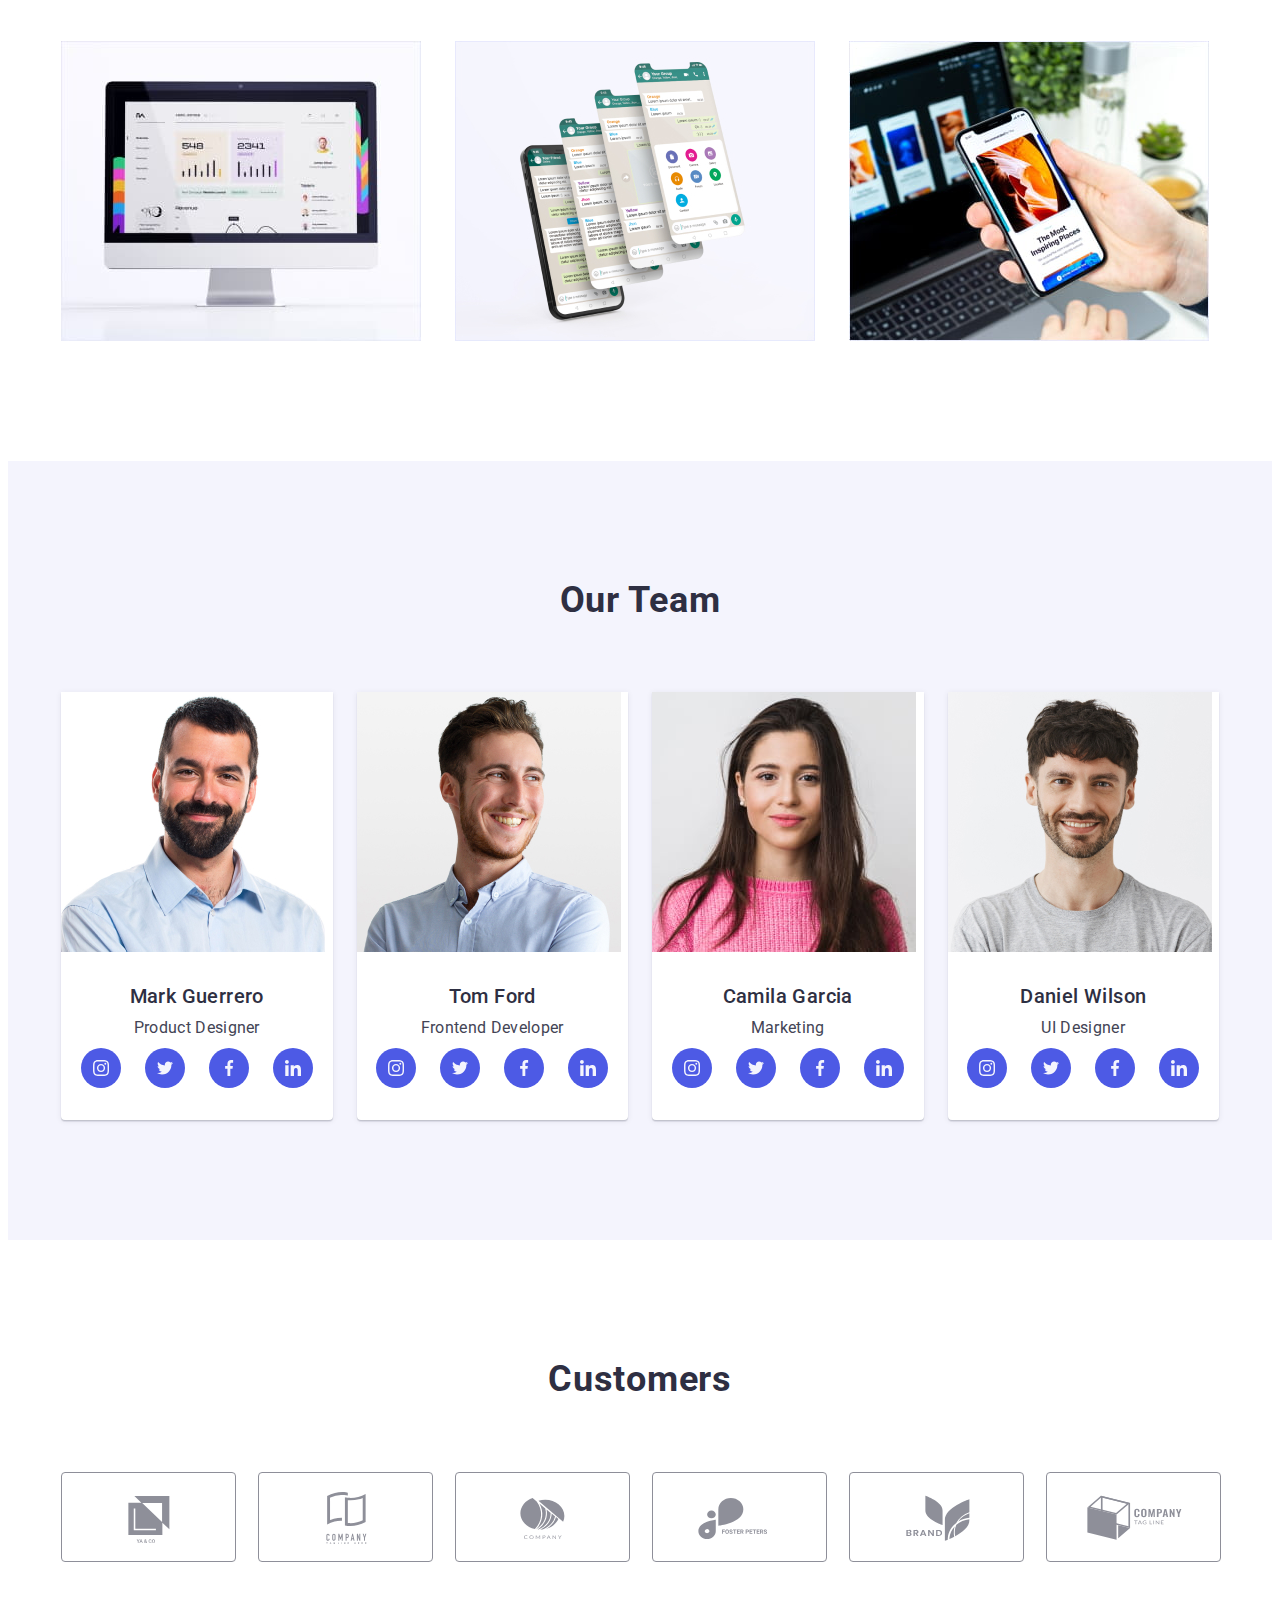
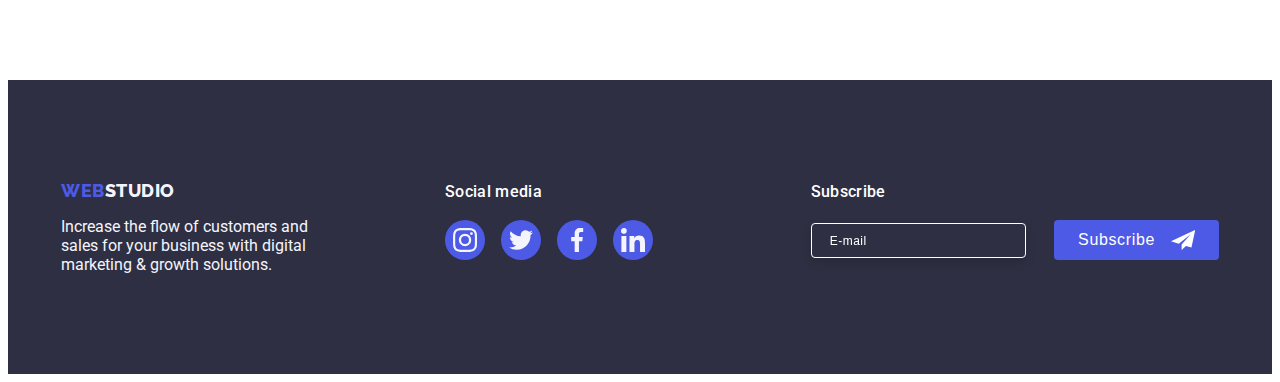
==== commit 44fb5206: "first" ====
--- a/index.html
+++ b/index.html
@@ -355,7 +355,7 @@
           <p class="form-prg">Subscribe</p>
          <form class="footer-form">
             <label class="form-label">
-                <input class="form-input" type="email" placeholder="E-mail"/>
+                <input class="form-input" type="email" placeholder="E-mail" name="subscription"/>
             </label>
             <button class="button-tlgr" type="submit">Subscribe
                 <svg class="form-icon" width="24" height="24">
@@ -367,13 +367,57 @@
         </div>
      </footer>
        
+
+     <!-- modal -->
     <div data-modal class="backdrop is-hidden">
      <div class="modal">
-       <button data-modal-close class="modal-close-btn" type="button">
+            <button data-modal-close class="modal-close-btn" type="button">
          <svg class="close" width="8" height="8"> 
            <use href="./images/icons.svg#icon-close-black"></use>
          </svg>
        </button>
+
+ <p class="prg-modal">Leave your contacts and we will call you back</p>
+ <!-- username -->
+ <form class="modal-form">
+
+  <label for="user_name" class="modal-user">Name</label> 
+    <div class="modal-container">
+        <input class="modal-input" type="text" name="user_name" id="user_name"/>
+    <svg class="modal-user-icon" width="18" height="24">
+      <use href="./images/icons.svg#icon-name-user"></use> 
+    </svg> 
+      </div> 
+  
+<label for="user_phone" class="modal-user">Phone</label>
+<div class="modal-container">
+  <input class="modal-input" type="tel" name="user_phone" id="user_phone"/>
+  <svg class="modal-user-icon" width="18" height="24">
+    <use href="./images/icons.svg#icon-phone-user"></use> 
+  </svg> 
+  </div>
+
+  <label for="user_email" class="modal-user">Email</label>
+  <div class="modal-container">
+    <input class="modal-input" type="email" name="user_email" id="user_email" />
+    <svg class="modal-user-icon" width="18" height="24">
+      <use href="./images/icons.svg#icon-email-user"></use> 
+    </svg> 
+    </div>
+      <label for="modal_comment" class="modal-user">Comment</label>
+      <div class="modal-container">
+        <textarea class="modal-textarea" name="comment" id="modal_comment" rows="6" placeholder="Text input"></textarea>
+      </div>
+      
+    <label class="policy"> 
+      <input class="policy-checkbox" type="checkbox" name="policy">
+          <span class="policy-text">I accept the terms and conditions of the <a class="policy-link" href="">Privacy Policy</a></span>
+       </label> 
+       <!-- icon-Property-Default -->
+       <!-- icon-Property-click -->
+  <button class="modal-send-button" type="submit">Send</button>
+  </div>
+</form>
      </div>
     </div>
    
--- a/css/styles.css
+++ b/css/styles.css
@@ -222,17 +222,16 @@
     height: 100%;
     width: 100%;
     border-radius: 50%;
-      
 }
 .social-link:hover,
 .social-link:focus {
+    transition: fill 250ms cubic-bezier(0.4, 0, 0.2, 1);
     background-color: var(--OCEAN);
- 
 }
 .footer-link:hover,
 .footer-link:focus {
+    transition: fill 250ms cubic-bezier(0.4, 0, 0.2, 1);
     background-color: var(--GREEN);
-
 }
 .projects {
     padding-bottom: 120px; 
@@ -281,12 +280,12 @@
     min-width: 169px; 
     height: 56px;
     border: none; 
-
 }
 .button:hover,
 .button:focus {
+    transition: fill 250ms cubic-bezier(0.4, 0, 0.2, 1);
     background-color: var(--OCEAN);
-        }
+}
 .employees {
     background-color: var(--CLOUD);
     padding: 120px 0;
@@ -308,28 +307,25 @@
     text-align: center;
     padding: 32px 0;
  }
-
-    .customers {
-      padding-top: 120px;
-      padding-bottom: 120px;  
-    }
-   
-    .customer .header-projects {
-       line-height: 1.1;  
-    }
-
-    .customers-link:hover,
-    .customers-link:focus {
-       border-color: var(--OCEAN);
-       }
-
+ .customers {
+    padding-top: 120px;
+    padding-bottom: 120px;  
+}
+ .customer .header-projects {
+    line-height: 1.1;  
+}
+ .customers-link:hover,
+ .customers-link:focus {
+    transition: fill 250ms cubic-bezier(0.4, 0, 0.2, 1);
+    border-color: var(--OCEAN);
+}
  .customers-card {
     display: flex;
     gap: 24px;
- }
+}
  .customers-icon {
     fill: var(--GREY);
- }
+}
  .customers-item {
     height: 88px;
     width: calc((100% - 120px) / 6);
@@ -345,8 +341,7 @@
     height: 100%;
     justify-content: center;
     align-items: center;
- 
- }
+}
  .customers-list-icon {
     fill: currentColor;
 }
@@ -354,8 +349,7 @@
    display: flex; 
    align-items: baseline;
    margin-right: 120px;
- }
-
+}
  .text-social {
     font-weight: 500;
     font-size: 16px;
@@ -363,7 +357,7 @@
     letter-spacing: 0.02em;
     color: var(--WHITE);
     margin-bottom: 16px;
- }
+}
  .logo-text-bottom{
     color: var(--CLOUD);
 }
@@ -386,84 +380,82 @@
     display: inline-block;
     transition: color 250ms cubic-bezier(0.4, 0, 0.2, 1);
     margin-bottom: 16px;
-   
-    }
+       }
 footer .social-icons {
     display: flex;
     gap: 16px;
-}
-.footer-form {
-    
 }
 .form-label {
     display: inline-flex;
     border: 1px solid #FFFFFF;
     padding: 8px 16px;
-filter: drop-shadow(0px 4px 4px rgba(0, 0, 0, 0.15));
-border-radius: 4px;
-color: var(--WHITE);
-background-color: var(--NAVY_BLUE);
-margin-left: 80px;
+    filter: drop-shadow(0px 4px 4px rgba(0, 0, 0, 0.15));
+    border-radius: 4px;
+    color: var(--WHITE);
+    background-color: var(--NAVY_BLUE);
+    margin-left: 80px;
 }
 .form-input {
     flex-direction: row;
     background-color: var(--NAVY_BLUE);
+    color: var(--WHITE);
     border: transparent;
     width: 100%;
     height: 100%;
-   }
-      placeholder {
+}
+ placeholder {
     font-weight: 400;
     font-size: 12px;
     line-height: 2.0;
     align-items: center;
     letter-spacing: 0.04em;
-    color: #FFFFFF;
-   }
+    color: var(--WHITE);
+ }
 .form-input::placeholder {
     align-items: center;
     letter-spacing: 0.04em;
-     color: #FFFFFF;
+    color: var(--WHITE);
 }
 .form-input:hover,
 .form-input:focus {
+    transition: fill 250ms cubic-bezier(0.4, 0, 0.2, 1);
     outline: none;
-    border-color: #404BBF;
+    border-color: var(--OCEAN);
     fill: var(--IRIS);
 }
  .button-tlgr {
     display: inline-flex; 
-    /* flex-direction: row*/
     justify-content: center;
-padding: 8px 24px;
-gap: 16px;
-background: #4D5AE5;
-border-radius: 4px;
-color: #FFFFFF;
-margin-left: 24px;
-font-weight: 500;
-font-size: 16px;
-line-height: 1.5;
-align-items: center;
-text-align: center;
-letter-spacing: 0.04em;
-border: none;
+    padding: 8px 24px;
+    gap: 16px;
+    background: var(--IRIS);
+    border-radius: 4px;
+    color: var(--WHITE);
+    margin-left: 24px;
+    font-weight: 500;
+    font-size: 16px;
+    line-height: 1.5;
+    align-items: center;
+    text-align: center;
+    letter-spacing: 0.04em;
+    border: none;
  }
  .form-page {
     font-weight: 500;
-font-size: 16px;
-line-height: 1.5;
-letter-spacing: 0.02em;
-color: #FFFFFF;
+    font-size: 16px;
+    line-height: 1.5;
+    letter-spacing: 0.02em;
+    color: var(--WHITE);
+    margin-left: auto;
  }
  .form-prg {
     font-weight: 500;
-font-size: 16px;
-line-height: 1.5;
-letter-spacing: 0.02em;
-color: #FFFFFF;
-margin-bottom: 16px;
-margin-left: 80px;
+    font-size: 16px;
+    line-height: 1.5;
+    letter-spacing: 0.02em;
+    color: var(--WHITE);
+    margin-bottom: 16px;
+    margin-left: 80px;
  }
  .form-icon {
     fill: var(--WHITE);
@@ -477,13 +469,12 @@
     padding: 96px 0 120px;
    }
 
-.list-btn{
+.list-btn {
     display: flex;
     justify-content: center;
     margin-bottom: 72px;
     gap: 24px;
 }
-
 .filter-btn {
     transition: color 250ms cubic-bezier(0.4, 0, 0.2, 1), background-color 250ms cubic-bezier(0.4, 0, 0.2, 1), border-color 250ms cubic-bezier(0.4, 0, 0.2, 1), box-shadow 250ms cubic-bezier(0.4, 0, 0.2, 1);
     font-weight: 500;
@@ -497,15 +488,14 @@
     border: 1px solid var(--CORNFLOWER);
     border-radius: 4px;
     padding: 12px 24px;
-   
 }
 .filter-btn:focus,
 .filter-btn:focus {
+    transition: fill 250ms cubic-bezier(0.4, 0, 0.2, 1);
     color: var(--WHITE);
     background-color: var(--OCEAN);
     border: 1px solid transparent;
-      } 
-  
+} 
 .active:active {
     color: var(--OCEAN);
     box-shadow: 0px 3px 1px rgba(0, 0, 0, 0.1), 0px 2px 1px rgba(0, 0, 0, 0.08), 0px 2px 2px rgba(0, 0, 0, 0.12);
@@ -513,14 +503,13 @@
 .active:hover,
 .active:focus {
     box-shadow: 0px 3px 1px rgba(0, 0, 0, 0.1), 0px 2px 1px rgba(0, 0, 0, 0.08), 0px 2px 2px rgba(0, 0, 0, 0.12);
-    }
+}
 .portfolio-card {
     display: flex;
     flex-wrap: wrap;
     row-gap: 48px;   
     column-gap: 24px
 }
-
 .overlay {
     position: absolute;
     transform: translateY(100%);
@@ -536,7 +525,6 @@
     background-color: var(--IRIS);
     padding: 40px 32px;
  }
-
 .card-overlay{
     position: relative;
     overflow: hidden;
@@ -566,7 +554,6 @@
 .portfolio-link:focus {
    box-shadow: 0px 1px 6px rgba(46, 47, 66, 0.08), 0px 1px 1px rgba(46, 47, 66, 0.16), 0px 2px 1px rgba(46, 47, 66, 0.08);  
 }
-
 .portfolio-header {
     font-weight: 500;
     font-size: 20px;
@@ -607,14 +594,12 @@
     background: #fcfcfc;
     box-shadow: 0px 1px 1px rgba(0, 0, 0, 0.14), 0px 1px 3px rgba(0, 0, 0, 0.12), 0px 2px 1px rgba(0, 0, 0, 0.2);
     border-radius: 4px; 
+    padding: 72px 24px 24px 24px;
 }
  .backdrop.is-hidden .modal {
     transform: translate(-50%, -50%) scale(1.5);
- }
-.modal:hover {
-    fill: #ffffff
-}
 
+}
 .modal-close-btn {
     position: absolute; 
     transition: background-color 250ms cubic-bezier(0.4, 0, 0.2, 1), border 250ms cubic-bezier(0.4, 0, 0.2, 1);
@@ -646,3 +631,123 @@
     transition: fill 250ms cubic-bezier(0.4, 0, 0.2, 1);
     fill: currentColor;
 }
+.modal-container {
+    position: relative;
+    margin-bottom: 8px;
+    border-radius: 4px;
+}
+.modal-container:hover .modal-input {
+    transition: fill 250ms cubic-bezier(0.4, 0, 0.2, 1);
+border-color: var(--IRIS);
+}
+.modal-container:hover .modal-user-icon {
+    transition: fill 250ms cubic-bezier(0.4, 0, 0.2, 1);
+    fill: var(--IRIS);
+    }
+.modal-user-icon {
+    position: absolute;
+    top: 50%;
+    left: 25px;
+    transform: translate(-50%, -50%);
+}
+.modal-container:hover .modal-textarea {
+    transition: fill 250ms cubic-bezier(0.4, 0, 0.2, 1);
+border-color: var(--IRIS);
+}
+.prg-modal {
+    font-weight: 500;
+    font-size: 16px;
+    line-height: 1.5;
+    text-align: center;
+    letter-spacing: 0.02em;
+    color: var(--NAVY_BLUE);
+    margin-bottom: 16px;
+}
+.modal-user {
+    display: block;
+    font-weight: 400;
+    font-size: 12px;
+    line-height: 1.17;
+    letter-spacing: 0.04em;
+    color: var(--BORDER-CUSTOMER);
+    margin-bottom: 4px;
+}
+.policy-text {
+    font-weight: 400;
+    font-size: 12px;
+    line-height: 1.17;
+    letter-spacing: 0.04em;
+    color: var(--BORDER-CUSTOMER);
+}
+.policy-link {
+    color: var(--IRIS);
+}
+.policy-checkbox {
+    appearance: none;
+    display: block;
+    width: 16px; 
+    height: 16px;
+    border: 1px solid rgba(46, 47, 66, 0.4);
+    border-radius: 2px;
+    fill: var(--MODAL_OVERLAY);
+    background-image: url("data:image/svg+xml,%3Csvg width='10' height='8' viewBox='0 0 10 8' fill='none' xmlns='http://www.w3.org/2000/svg'%3E%3Cpath d='M8.44558 0.255056C8.61838 0.089653 8.84834 -0.00178848 9.08693 2.65108e-05C9.32551 0.0018415 9.55407 0.0967713 9.72436 0.264784C9.89466 0.432797 9.99337 0.660752 9.99968 0.900549C10.006 1.14034 9.91939 1.37323 9.75816 1.55005L4.86357 7.70436C4.7794 7.79551 4.67782 7.86865 4.5649 7.91942C4.45198 7.97018 4.33003 7.99754 4.20636 7.99984C4.08268 8.00214 3.95981 7.97935 3.8451 7.93282C3.73038 7.88629 3.62618 7.81698 3.53872 7.72903L0.292827 4.46564C0.202435 4.38096 0.129933 4.27884 0.0796475 4.16537C0.0293621 4.05191 0.00232279 3.92942 0.000143182 3.80522C-0.00203643 3.68102 0.0206883 3.55765 0.0669613 3.44248C0.113234 3.3273 0.182108 3.22267 0.269473 3.13483C0.356838 3.047 0.460905 2.97775 0.575465 2.93123C0.690026 2.88471 0.812734 2.86186 0.936267 2.86405C1.0598 2.86624 1.18163 2.89343 1.29449 2.94398C1.40734 2.99454 1.50892 3.06743 1.59315 3.15831L4.16189 5.73967L8.42227 0.28219C8.42994 0.272694 8.43813 0.263635 8.4468 0.255056H8.44558Z' fill='%23FFFFFF'/%3E%3C/svg%3E");
+    background-position: center;
+    background-repeat: no-repeat;
+
+}
+    .policy-checkbox:checked {
+        background: #404BBF;
+        border: 1px solid #404BBF;
+        
+    }
+.policy {
+    display: flex;
+    align-items: center;
+    justify-content: center;
+    gap: 6px;
+    margin-bottom: 24px;
+}
+.modal-input {
+    width: 100%;  
+    outline: none;   
+    padding-left: 38px;
+    height: 40px;
+    border-radius: 4px;
+    border: 1px solid var(--MODAL_OVERLAY);
+    opacity: 40%;
+}
+.modal-textarea {
+    width: 100%;  
+    resize: none;
+    padding: 8px 16px;
+    outline: none;   
+    border-radius: 4px;
+    border: 1px solid var(--MODAL_OVERLAY);
+    opacity: 40%;
+   }
+::placeholder {
+    font-weight: 400;
+    font-size: 12px;
+    line-height: 1.17;
+    letter-spacing: 0.04em;
+    color: var(--MODAL_OVERLAY);
+   }
+   .modal-send-button {
+    display: block; 
+    transition: background-color 250ms cubic-bezier(0.4, 0, 0.2, 1);
+    font-family: inherit;
+    font-size: 16px;
+    font-weight: 500;
+    line-height: 1.5;
+    letter-spacing: 0.04em;
+    padding: 16px 32px;
+    background: var(--IRIS);
+    box-shadow: 0px 4px 4px rgba(0, 0, 0, 0.15);
+    border-radius: 4px;
+    color: var(--WHITE);
+    cursor: pointer;
+    margin: 24px auto 0;
+    min-width: 169px;
+    height: 56px;
+    border: none;
+}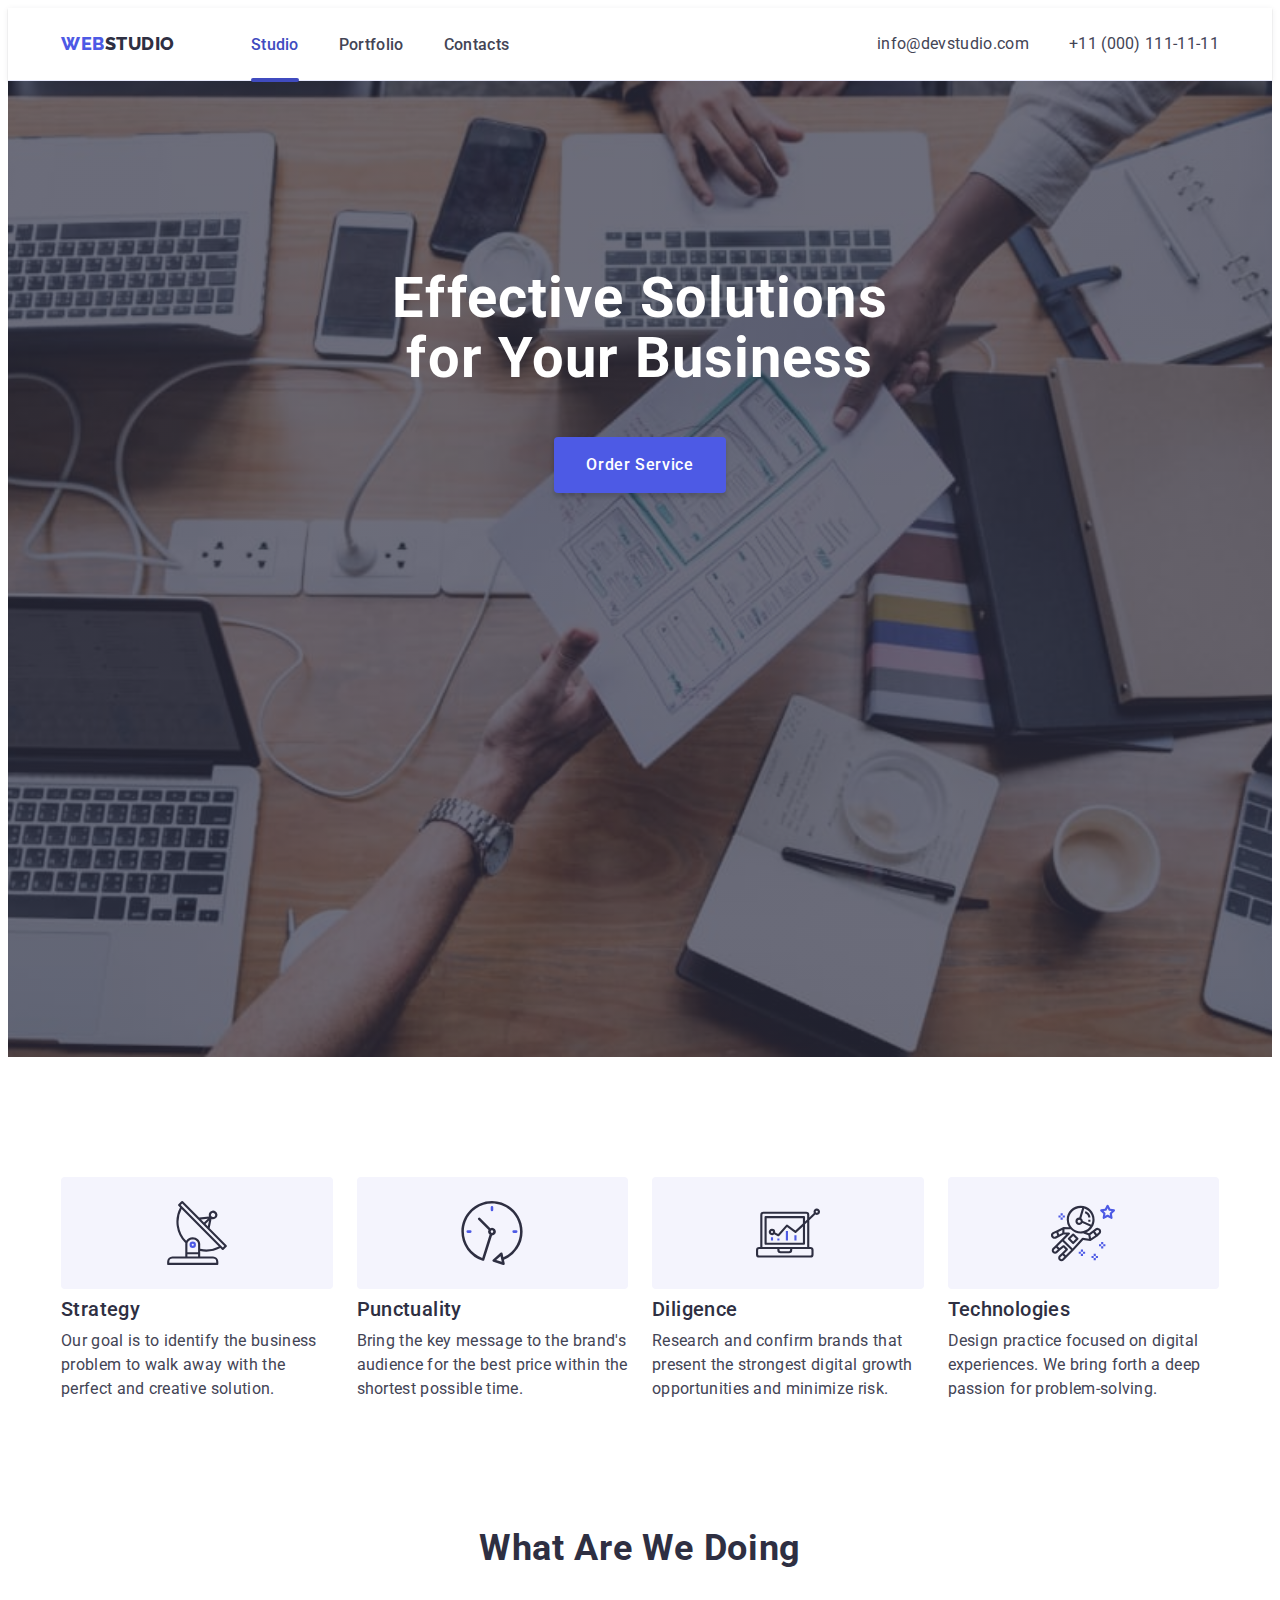
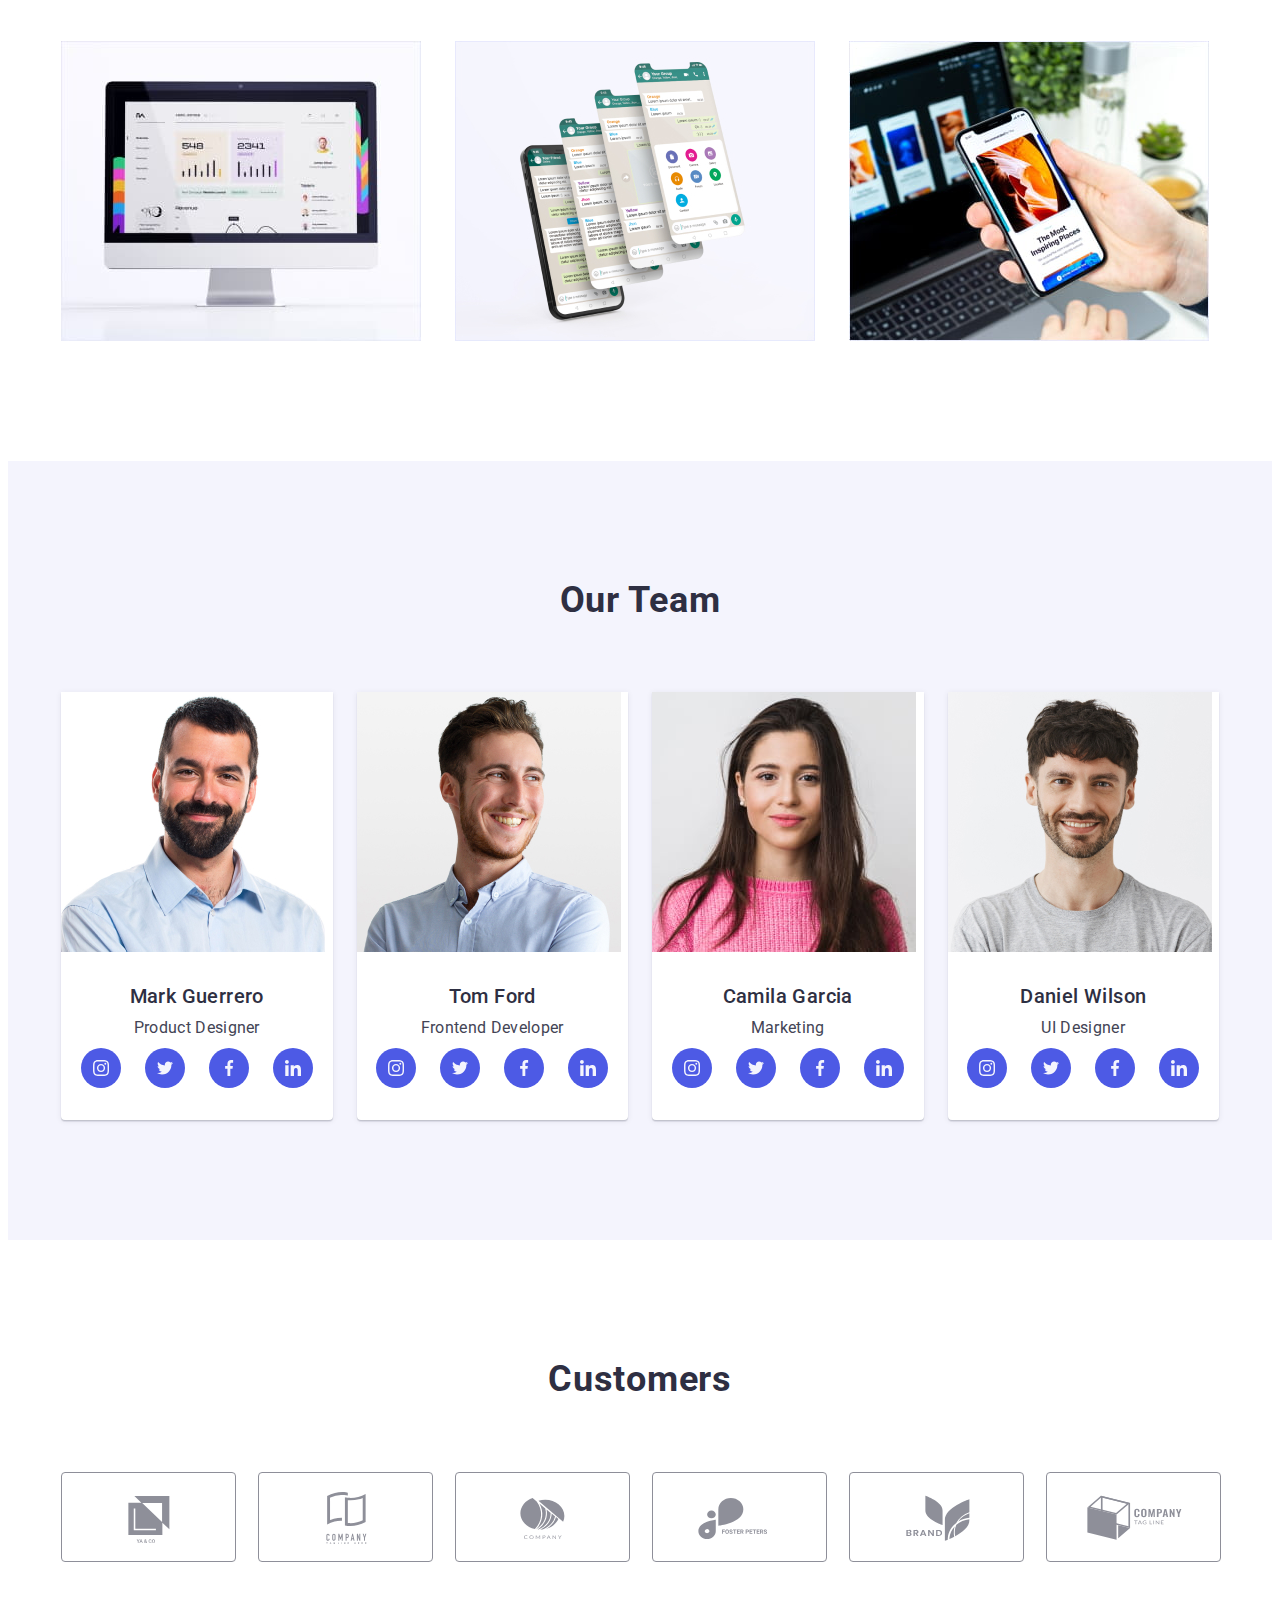
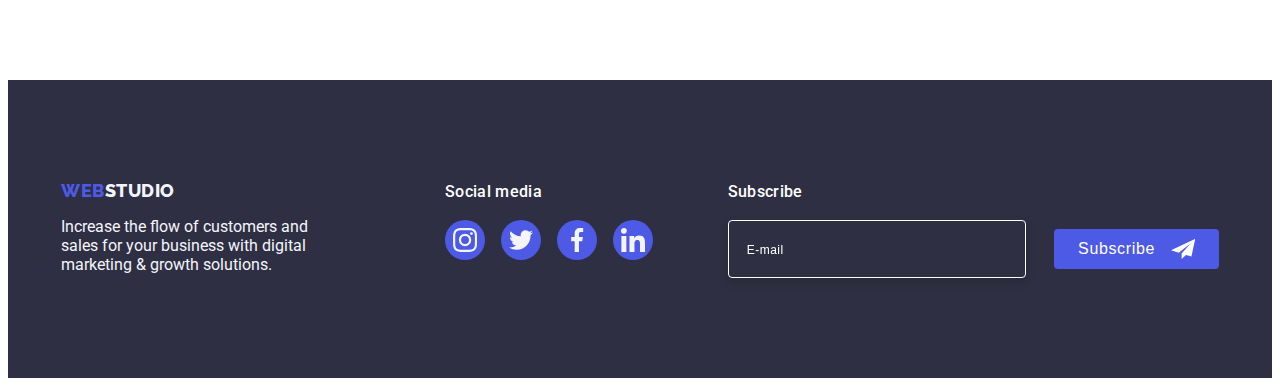
==== commit 32db2370: "проблема свг на импуте" ====
--- a/index.html
+++ b/index.html
@@ -309,118 +309,113 @@
       </section>
     </main>
 
-    <footer class="bottom">
-      <div class="container bottom-container">
-        <div class="bottom-logo-container">
-          <a class="logo link" href="./index.html"> Web<span class="logo-text-bottom">Studio</span></a>
-          <p class="text-bottom">
+     <footer class="bottom">
+       <div class="container bottom-container">
+         <div class="bottom-logo-container">
+           <a class="logo link" href="./index.html"> Web<span class="logo-text-bottom">Studio</span></a>
+           <p class="text-bottom">
           Increase the flow of customers and sales for your business with digital marketing & growth solutions.
-          </p>
-        </div>
-        <div class="social list">
-          <p class="text-social">Social media</p> 
-          <ul class="social-container list">
-          <li class="social-item">
-           <a href="" class="footer-link">
-            <svg class="social" width="24" height="24">
-              <use href="./images/icons.svg#icon-instagram"></use>
-            </svg>
-           </a> 
-          </li>
-          <li class="social-item">
-           <a href="" class="footer-link">
-              <svg class="social" width="24" height="24">
-              <use href="./images/icons.svg#icon-twitter"></use>
-              </svg>
+           </p>
+         </div>
+          <div class="social list">
+           <p class="text-social">Social media</p> 
+           <ul class="social-container list">
+           <li class="social-item">
+             <a href="" class="footer-link">
+             <svg class="social" width="24" height="24">
+               <use href="./images/icons.svg#icon-instagram"></use>
+             </svg>
             </a> 
-          </li>
-          <li class="social-item">
-           <a href="" class="footer-link">
-              <svg class="social" width="24" height="24">
-                <use href="./images/icons.svg#icon-facebook"></use>
-              </svg>
-            </a>
-          </li>
-          <li class="social-item">
+           </li>
+           <li class="social-item">
             <a href="" class="footer-link">
-              <svg class="social" width="24" height="24">
-                <use href="./images/icons.svg#icon-linkedin"></use>
-              </svg>
-            </a>
-          </li>
-          </ul> 
-         </div> 
-         <!-- form -->
-         <div class="form-page">
-          <p class="form-prg">Subscribe</p>
-         <form class="footer-form">
-            <label class="form-label">
-                <input class="form-input" type="email" placeholder="E-mail" name="subscription"/>
-            </label>
-            <button class="button-tlgr" type="submit">Subscribe
-                <svg class="form-icon" width="24" height="24">
-                  <use href="./images/icons.svg#icon-tlgr-page"></use> 
-                </svg> 
-              </button>
+               <svg class="social" width="24" height="24">
+               <use href="./images/icons.svg#icon-twitter"></use>
+                </svg>
+             </a> 
+           </li>
+           <li class="social-item">
+            <a href="" class="footer-link">
+               <svg class="social" width="24" height="24">
+                 <use href="./images/icons.svg#icon-facebook"></use>
+               </svg>
+              </a>
+           </li>
+            <li class="social-item">
+             <a href="" class="footer-link">
+               <svg class="social" width="24" height="24">
+                 <use href="./images/icons.svg#icon-linkedin"></use>
+               </svg>
+              </a>
+           </li>
+           </ul> 
+          </div> 
+          <!-- form -->
+           <div class="form-page">
+           <p class="form-prg">Subscribe</p>
+           <form class="footer-form">
+             <label class="form-label">
+                 <input class="form-input" type="email" placeholder="E-mail" name="subscription"/>
+             </label>
+             <button class="button-tlgr" type="submit">Subscribe
+                 <svg class="form-icon" width="24" height="24">
+                   <use href="./images/icons.svg#icon-tlgr-page"></use> 
+                 </svg> 
+               </button>
+           </form>
+         </div>
+       </div>
+      </footer>
+       <!-- modal -->
+     <div data-modal class="backdrop is-hidden">
+       <div class="modal">
+          <button data-modal-close class="modal-close-btn" type="button">
+            <svg class="close" width="8" height="8"> 
+               <use href="./images/icons.svg#icon-close-black"></use>
+             </svg>
+           </button>
+          <p class="prg-modal">Leave your contacts and we will call you back</p>
+
+         <form class="modal-form">
+
+           <label for="user_name" class="modal-user">Name</label> 
+           <div class="modal-container">
+               <input class="modal-input" type="text" name="user_name" id="user_name"/>
+               <svg class="modal-user-icon" width="18" height="24">
+                 <use href="./images/icons.svg#icon-name-user"></use> 
+               </svg> 
+             </div> 
+
+           <label for="user_phone" class="modal-user">Phone</label>
+           <div class="modal-container">
+                <input class="modal-input" type="tel" name="user_phone" id="user_phone"/>
+                  <svg class="modal-user-icon" width="18" height="24">
+                     <use href="./images/icons.svg#icon-phone-user"></use> 
+                  </svg> 
+              </div>
+
+            <label for="user_email" class="modal-user">Email</label>
+            <div class="modal-container"> 
+                <input class="modal-input" type="email" name="user_email" id="user_email" />
+                  <svg class="modal-user-icon" width="18" height="24">
+                   <use href="./images/icons.svg#icon-email-user"></use> 
+                  </svg> 
+             </div>
+   
+          <label for="modal_comment" class="modal-user">Comment</label>
+       <div class="modal-container">
+              <textarea class="modal-textarea" name="comment" id="modal_comment" rows="6" placeholder="Text input"></textarea>
             </div>
+              <label class="policy"> 
+                <input class="policy-checkbox" type="checkbox" name="policy">
+                  <span class="policy-text">I accept the terms and conditions of the <a class="policy-link" href="">Privacy Policy</a></span>
+              </label> 
+              
+       <!-- icon-Property-Default -->       <!-- icon-Property-click -->
+            <button class="modal-send-button" type="submit">Send</button>
          </form>
-        </div>
-     </footer>
        
-
-     <!-- modal -->
-    <div data-modal class="backdrop is-hidden">
-     <div class="modal">
-            <button data-modal-close class="modal-close-btn" type="button">
-         <svg class="close" width="8" height="8"> 
-           <use href="./images/icons.svg#icon-close-black"></use>
-         </svg>
-       </button>
-
- <p class="prg-modal">Leave your contacts and we will call you back</p>
- <!-- username -->
- <form class="modal-form">
-
-  <label for="user_name" class="modal-user">Name</label> 
-    <div class="modal-container">
-        <input class="modal-input" type="text" name="user_name" id="user_name"/>
-    <svg class="modal-user-icon" width="18" height="24">
-      <use href="./images/icons.svg#icon-name-user"></use> 
-    </svg> 
-      </div> 
-  
-<label for="user_phone" class="modal-user">Phone</label>
-<div class="modal-container">
-  <input class="modal-input" type="tel" name="user_phone" id="user_phone"/>
-  <svg class="modal-user-icon" width="18" height="24">
-    <use href="./images/icons.svg#icon-phone-user"></use> 
-  </svg> 
-  </div>
-
-  <label for="user_email" class="modal-user">Email</label>
-  <div class="modal-container">
-    <input class="modal-input" type="email" name="user_email" id="user_email" />
-    <svg class="modal-user-icon" width="18" height="24">
-      <use href="./images/icons.svg#icon-email-user"></use> 
-    </svg> 
-    </div>
-      <label for="modal_comment" class="modal-user">Comment</label>
-      <div class="modal-container">
-        <textarea class="modal-textarea" name="comment" id="modal_comment" rows="6" placeholder="Text input"></textarea>
       </div>
-      
-    <label class="policy"> 
-      <input class="policy-checkbox" type="checkbox" name="policy">
-          <span class="policy-text">I accept the terms and conditions of the <a class="policy-link" href="">Privacy Policy</a></span>
-       </label> 
-       <!-- icon-Property-Default -->
-       <!-- icon-Property-click -->
-  <button class="modal-send-button" type="submit">Send</button>
-  </div>
-</form>
-     </div>
-    </div>
-   
     <script src="./js/modal.js"></script>
   </body>
 </html>
--- a/css/styles.css
+++ b/css/styles.css
@@ -388,13 +388,14 @@
 .form-label {
     display: inline-flex;
     border: 1px solid #FFFFFF;
+    height: 40px;
+    width: 264px;
     padding: 8px 16px;
     filter: drop-shadow(0px 4px 4px rgba(0, 0, 0, 0.15));
     border-radius: 4px;
     color: var(--WHITE);
     background-color: var(--NAVY_BLUE);
-    margin-left: 80px;
-}
+    }
 .form-input {
     flex-direction: row;
     background-color: var(--NAVY_BLUE);
@@ -425,6 +426,7 @@
 }
  .button-tlgr {
     display: inline-flex; 
+    transition: background-color 250ms cubic-bezier(0.4, 0, 0.2, 1), background-color 250ms cubic-bezier(0.4, 0, 0.2, 1), border-color 250ms cubic-bezier(0.4, 0, 0.2, 1), box-shadow 250ms cubic-bezier(0.4, 0, 0.2, 1);
     justify-content: center;
     padding: 8px 24px;
     gap: 16px;
@@ -440,6 +442,11 @@
     letter-spacing: 0.04em;
     border: none;
  }
+ .button-tlgr:hover,
+ .button-tlgr:focus {
+    background-color: var(--OCEAN);
+ }
+
  .form-page {
     font-weight: 500;
     font-size: 16px;
@@ -455,7 +462,7 @@
     letter-spacing: 0.02em;
     color: var(--WHITE);
     margin-bottom: 16px;
-    margin-left: 80px;
+   
  }
  .form-icon {
     fill: var(--WHITE);
@@ -598,7 +605,6 @@
 }
  .backdrop.is-hidden .modal {
     transform: translate(-50%, -50%) scale(1.5);
-
 }
 .modal-close-btn {
     position: absolute; 
@@ -624,8 +630,7 @@
     border: none; 
 }
 .modal-close-icon {
-  transition: fill 250ms cubic-bezier(0.4, 0, 0.2, 1); 
-
+    transition: fill 250ms cubic-bezier(0.4, 0, 0.2, 1); 
 }
 .close {
     transition: fill 250ms cubic-bezier(0.4, 0, 0.2, 1);
@@ -636,11 +641,14 @@
     margin-bottom: 8px;
     border-radius: 4px;
 }
-.modal-container:hover .modal-input {
-    transition: fill 250ms cubic-bezier(0.4, 0, 0.2, 1);
-border-color: var(--IRIS);
-}
-.modal-container:hover .modal-user-icon {
+.modal-container:last-child {
+    margin-bottom: 16px;
+}
+.modal-input:focus {
+    transition: fill 250ms cubic-bezier(0.4, 0, 0.2, 1);
+    border-color: var(--IRIS);
+}
+.modal-input:focus .modal-user-icon {
     transition: fill 250ms cubic-bezier(0.4, 0, 0.2, 1);
     fill: var(--IRIS);
     }
@@ -650,9 +658,13 @@
     left: 25px;
     transform: translate(-50%, -50%);
 }
-.modal-container:hover .modal-textarea {
-    transition: fill 250ms cubic-bezier(0.4, 0, 0.2, 1);
-border-color: var(--IRIS);
+.modal-input:focus .modal-textarea {
+    transition: fill 250ms cubic-bezier(0.4, 0, 0.2, 1);
+    border-color: var(--IRIS);
+}
+.modal-textarea::placeholder {
+    transition: fill 250ms cubic-bezier(0.4, 0, 0.2, 1);
+    border-color: var(--IRIS);
 }
 .prg-modal {
     font-weight: 500;
@@ -665,7 +677,6 @@
 }
 .modal-user {
     display: block;
-    font-weight: 400;
     font-size: 12px;
     line-height: 1.17;
     letter-spacing: 0.04em;
@@ -690,20 +701,20 @@
     border: 1px solid rgba(46, 47, 66, 0.4);
     border-radius: 2px;
     fill: var(--MODAL_OVERLAY);
-    background-image: url("data:image/svg+xml,%3Csvg width='10' height='8' viewBox='0 0 10 8' fill='none' xmlns='http://www.w3.org/2000/svg'%3E%3Cpath d='M8.44558 0.255056C8.61838 0.089653 8.84834 -0.00178848 9.08693 2.65108e-05C9.32551 0.0018415 9.55407 0.0967713 9.72436 0.264784C9.89466 0.432797 9.99337 0.660752 9.99968 0.900549C10.006 1.14034 9.91939 1.37323 9.75816 1.55005L4.86357 7.70436C4.7794 7.79551 4.67782 7.86865 4.5649 7.91942C4.45198 7.97018 4.33003 7.99754 4.20636 7.99984C4.08268 8.00214 3.95981 7.97935 3.8451 7.93282C3.73038 7.88629 3.62618 7.81698 3.53872 7.72903L0.292827 4.46564C0.202435 4.38096 0.129933 4.27884 0.0796475 4.16537C0.0293621 4.05191 0.00232279 3.92942 0.000143182 3.80522C-0.00203643 3.68102 0.0206883 3.55765 0.0669613 3.44248C0.113234 3.3273 0.182108 3.22267 0.269473 3.13483C0.356838 3.047 0.460905 2.97775 0.575465 2.93123C0.690026 2.88471 0.812734 2.86186 0.936267 2.86405C1.0598 2.86624 1.18163 2.89343 1.29449 2.94398C1.40734 2.99454 1.50892 3.06743 1.59315 3.15831L4.16189 5.73967L8.42227 0.28219C8.42994 0.272694 8.43813 0.263635 8.4468 0.255056H8.44558Z' fill='%23FFFFFF'/%3E%3C/svg%3E");
+    background-image: url("data:image/svg+xml,%3Csvg xmlns='http://www.w3.org/2000/svg' width='16' height='16' fill='none'%3E%3Crect width='15' height='15' x='.5' y='.5' stroke='%232E2F42' stroke-opacity='.4' rx='1.5'/%3E%3C/svg%3E");
     background-position: center;
     background-repeat: no-repeat;
-
-}
-    .policy-checkbox:checked {
-        background: #404BBF;
-        border: 1px solid #404BBF;
-        
-    }
+}
+ .policy-checkbox:checked {
+    background: #404BBF;
+    background-image: url("data:image/svg+xml,%3Csvg width='10' height='8' viewBox='0 0 10 8' fill='none' xmlns='http://www.w3.org/2000/svg'%3E%3Cpath d='M8.44558 0.255056C8.61838 0.089653 8.84834 -0.00178848 9.08693 2.65108e-05C9.32551 0.0018415 9.55407 0.0967713 9.72436 0.264784C9.89466 0.432797 9.99337 0.660752 9.99968 0.900549C10.006 1.14034 9.91939 1.37323 9.75816 1.55005L4.86357 7.70436C4.7794 7.79551 4.67782 7.86865 4.5649 7.91942C4.45198 7.97018 4.33003 7.99754 4.20636 7.99984C4.08268 8.00214 3.95981 7.97935 3.8451 7.93282C3.73038 7.88629 3.62618 7.81698 3.53872 7.72903L0.292827 4.46564C0.202435 4.38096 0.129933 4.27884 0.0796475 4.16537C0.0293621 4.05191 0.00232279 3.92942 0.000143182 3.80522C-0.00203643 3.68102 0.0206883 3.55765 0.0669613 3.44248C0.113234 3.3273 0.182108 3.22267 0.269473 3.13483C0.356838 3.047 0.460905 2.97775 0.575465 2.93123C0.690026 2.88471 0.812734 2.86186 0.936267 2.86405C1.0598 2.86624 1.18163 2.89343 1.29449 2.94398C1.40734 2.99454 1.50892 3.06743 1.59315 3.15831L4.16189 5.73967L8.42227 0.28219C8.42994 0.272694 8.43813 0.263635 8.4468 0.255056H8.44558Z' fill='%23FFFFFF'/%3E%3C/svg%3E");
+    border: 1px solid #404BBF;
+    background-repeat: no-repeat;
+    object-fit: cover;
+    background-position: center;
+}
 .policy {
     display: flex;
-    align-items: center;
-    justify-content: center;
     gap: 6px;
     margin-bottom: 24px;
 }
@@ -722,6 +733,7 @@
     padding: 8px 16px;
     outline: none;   
     border-radius: 4px;
+    transition: border 250ms cubic-bezier(0.4, 0, 0.2, 1);;
     border: 1px solid var(--MODAL_OVERLAY);
     opacity: 40%;
    }
@@ -750,4 +762,8 @@
     min-width: 169px;
     height: 56px;
     border: none;
-}+}
+.modal-send-button:hover,
+.modal-send-button:focus {
+    background-color: var(--OCEAN); 
+}
